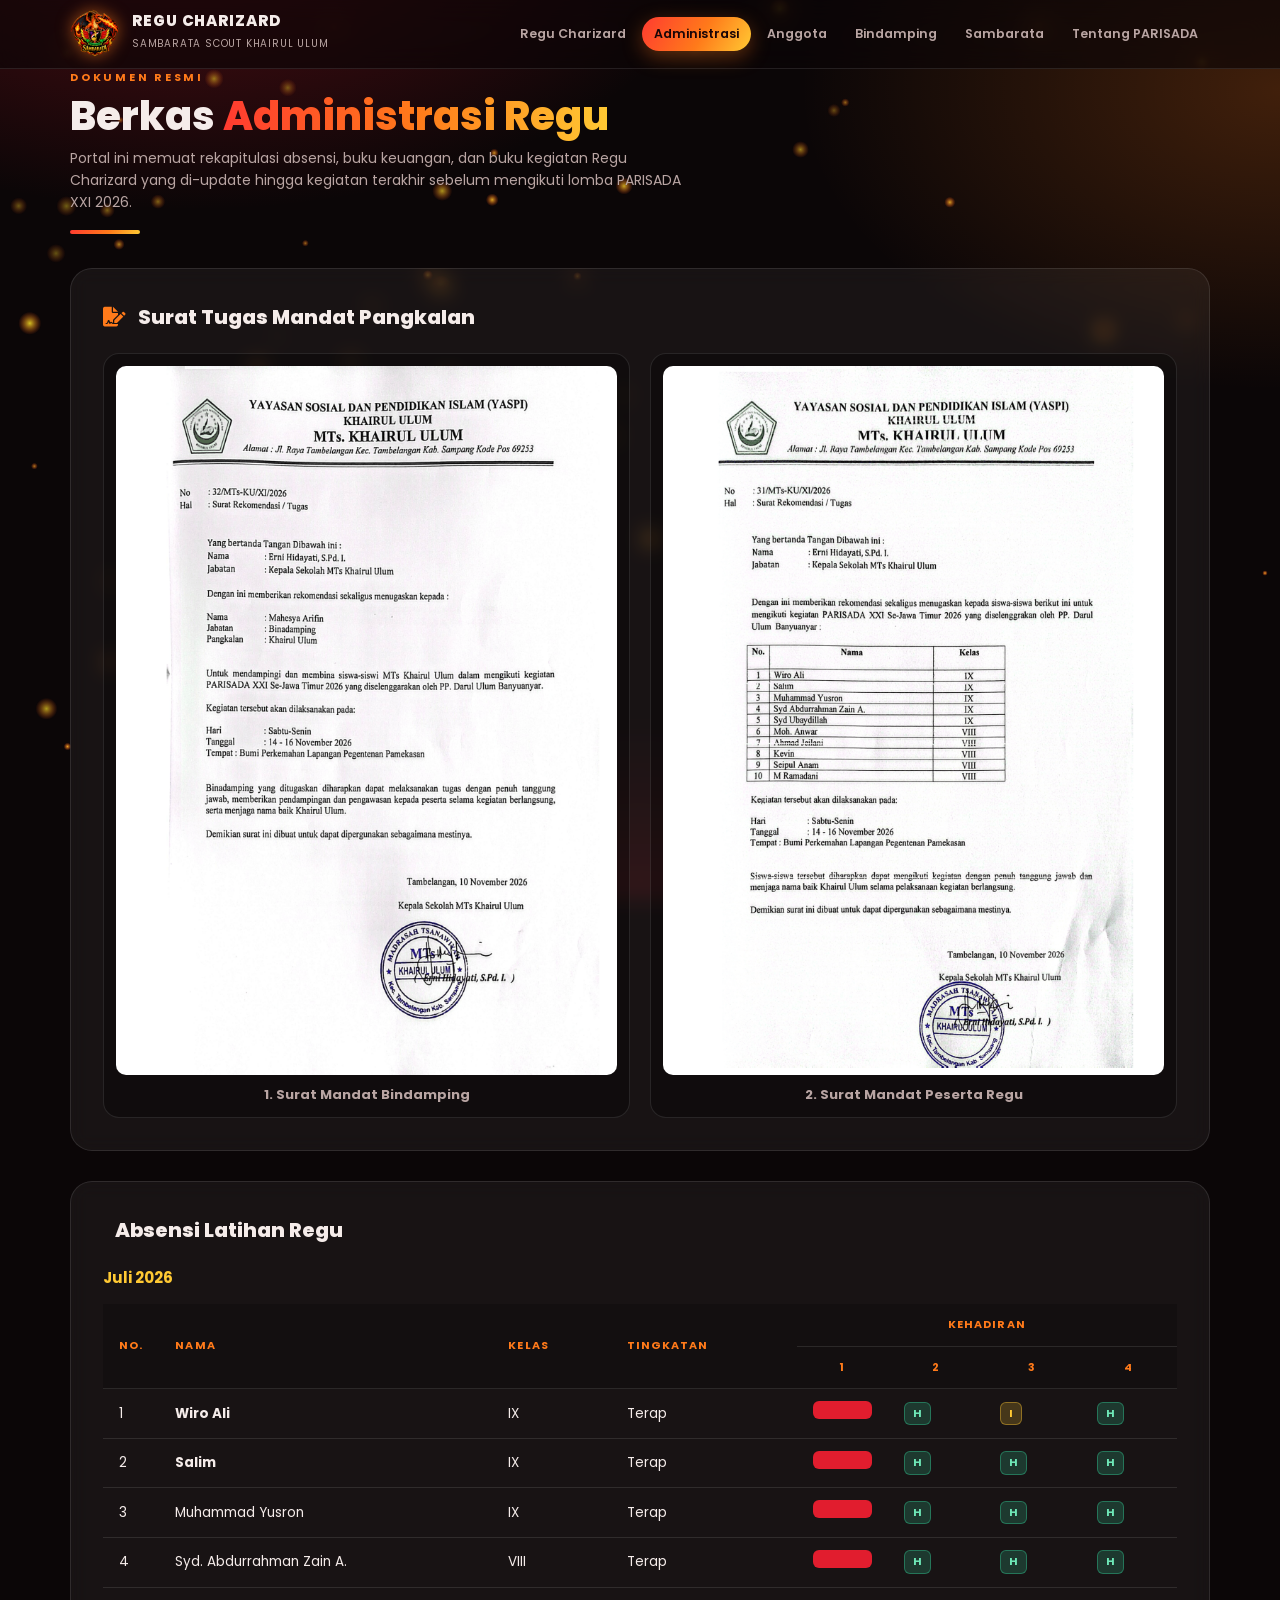
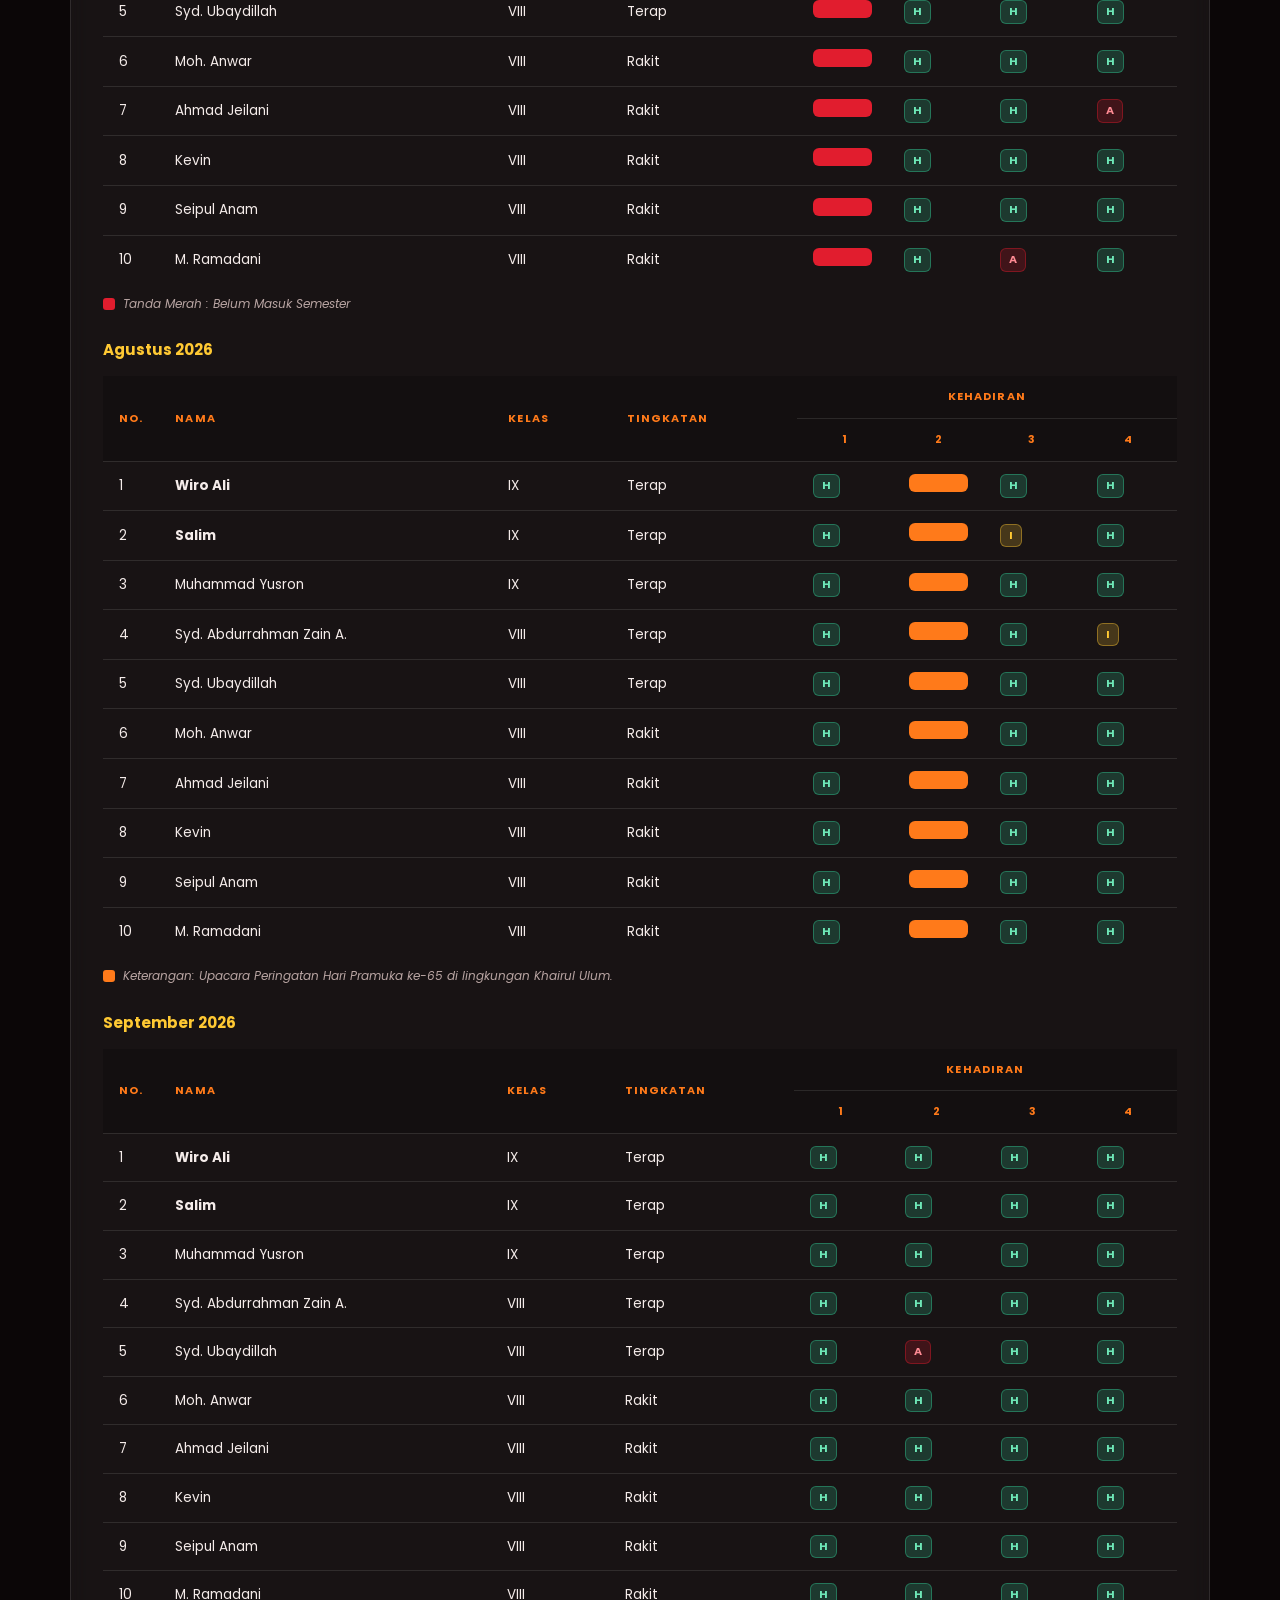
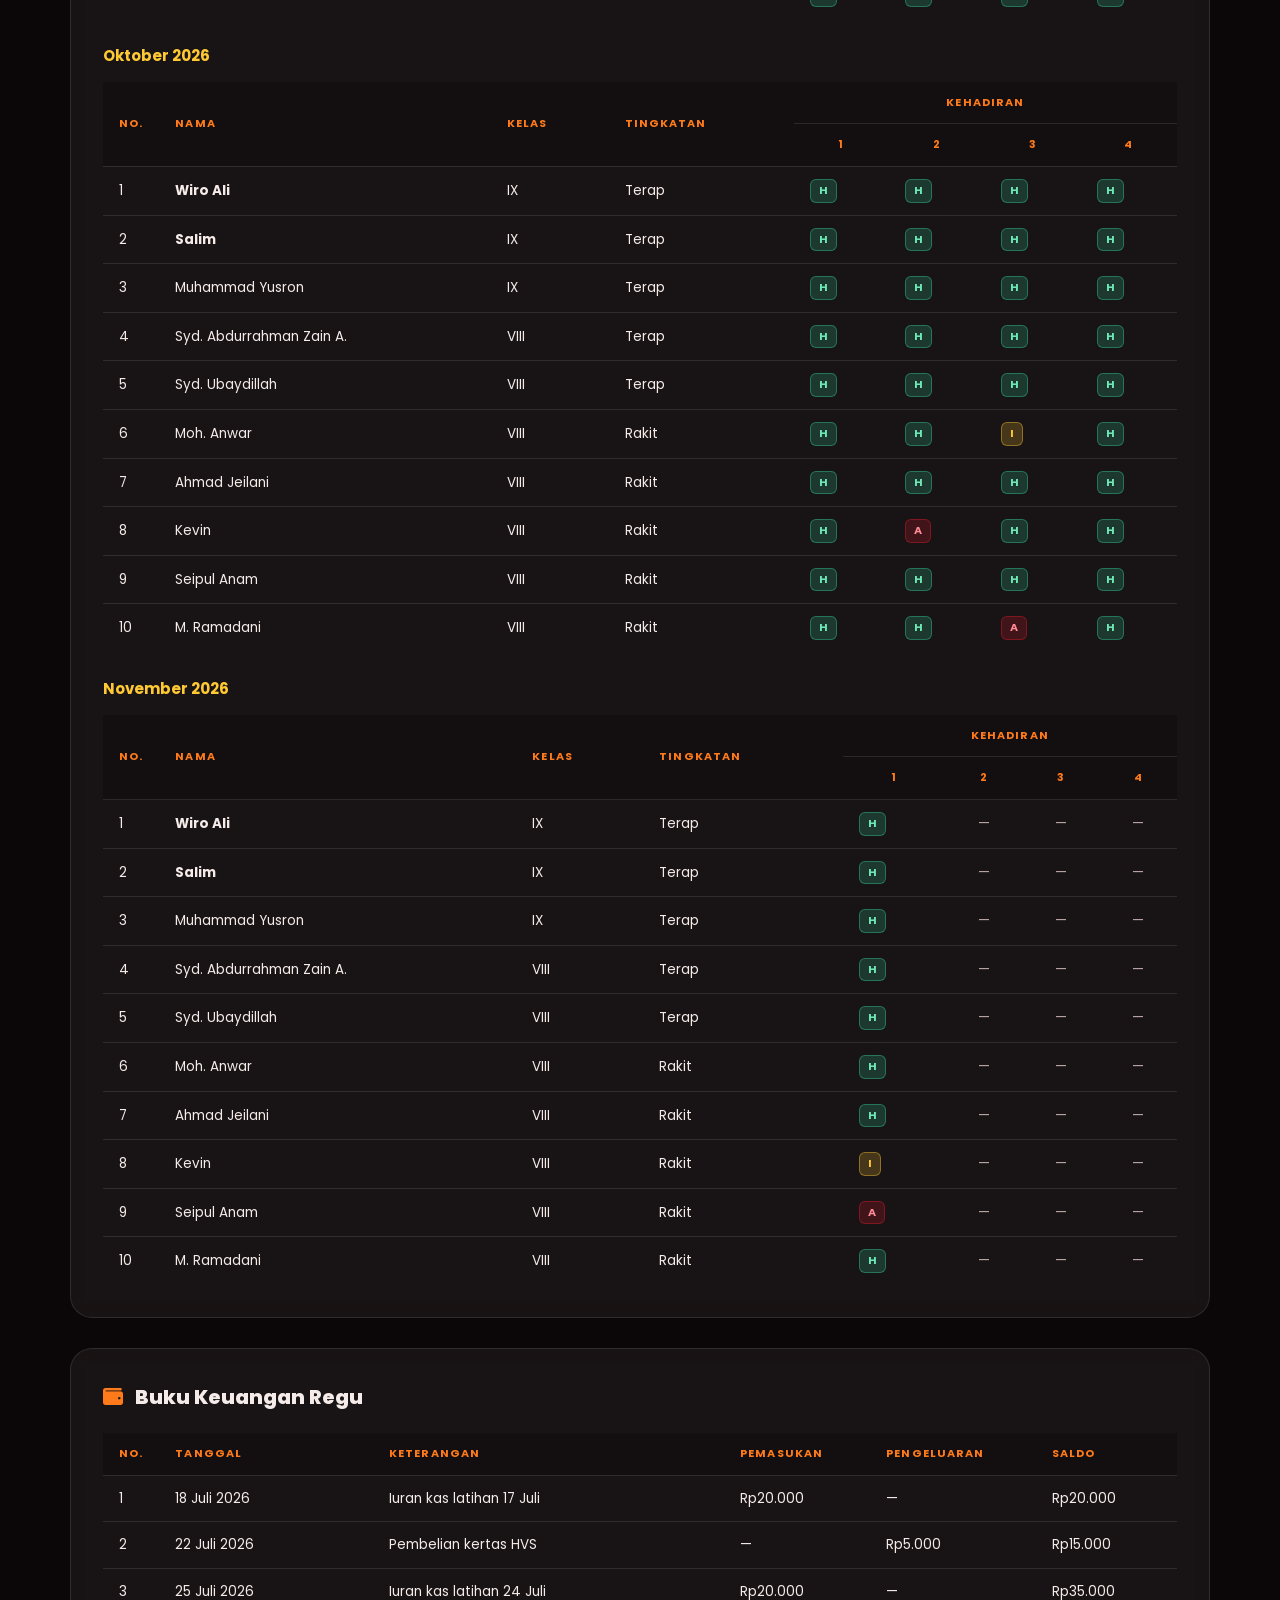
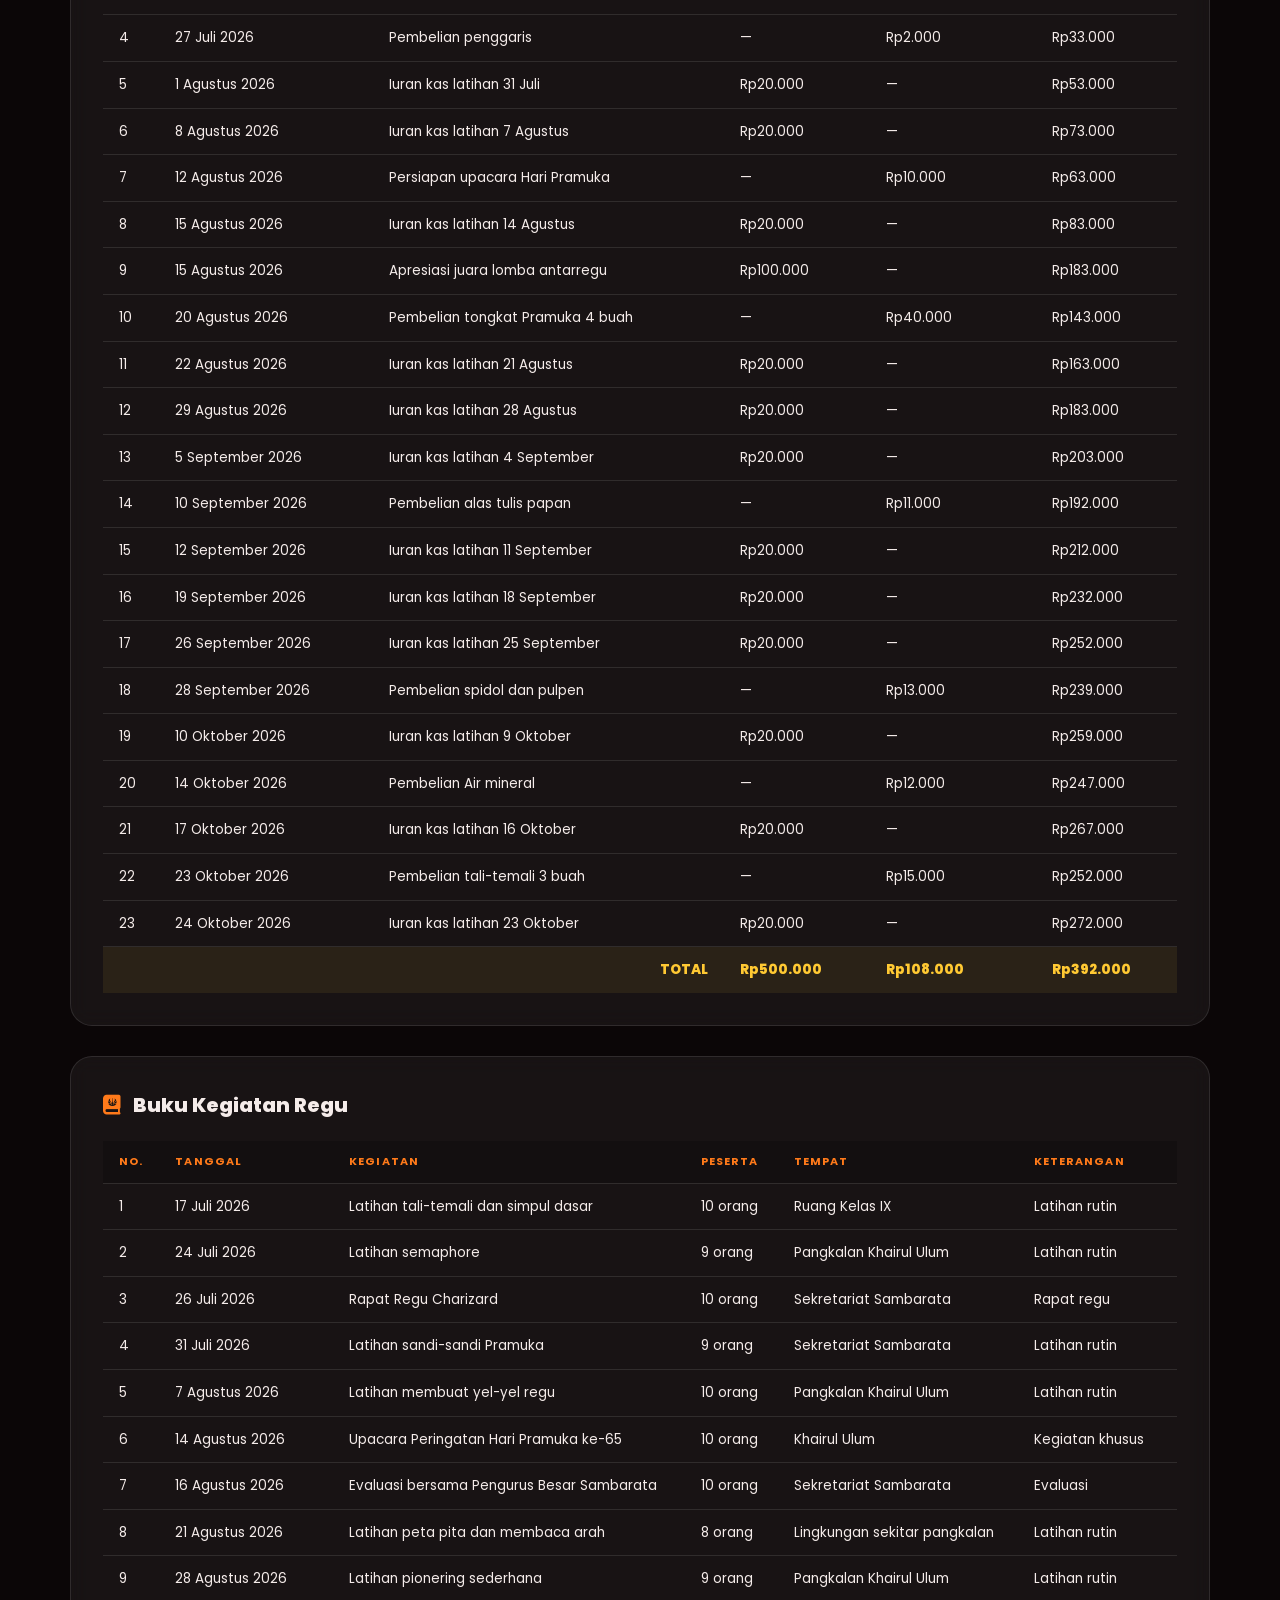
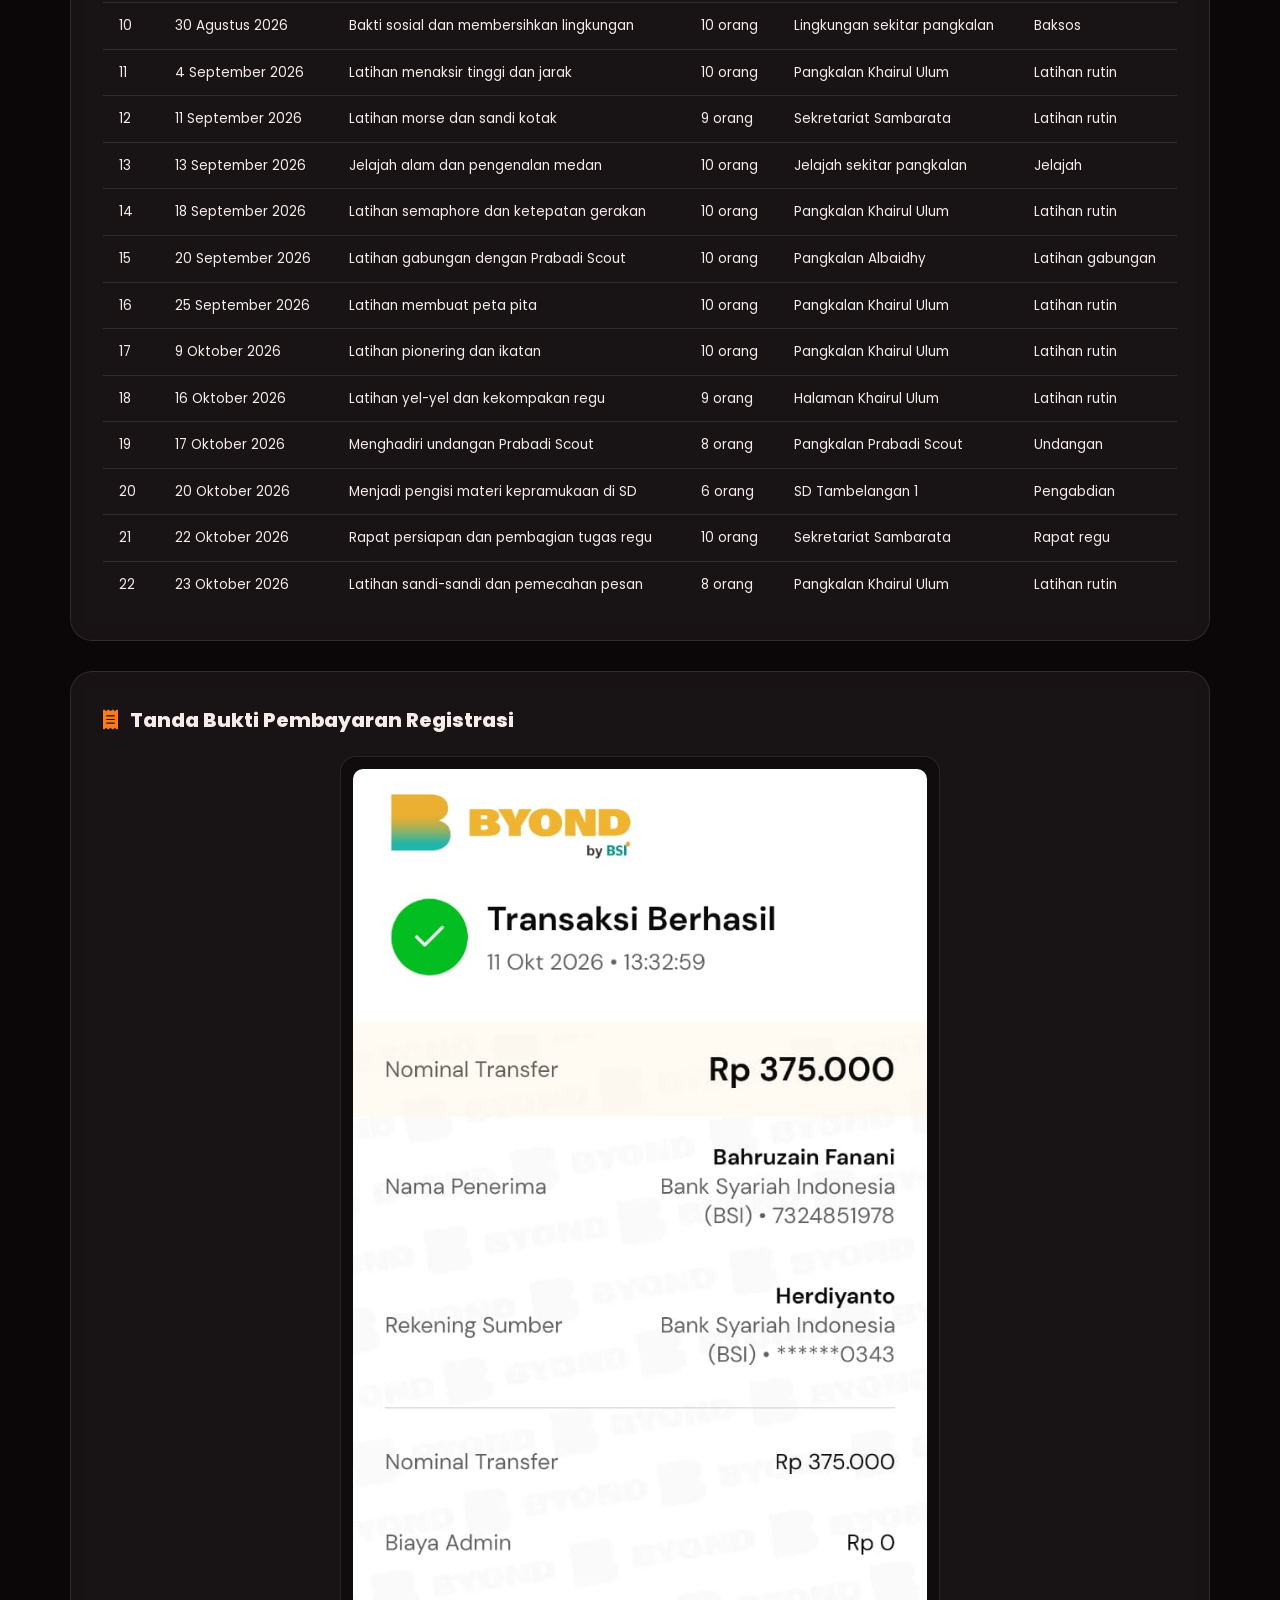
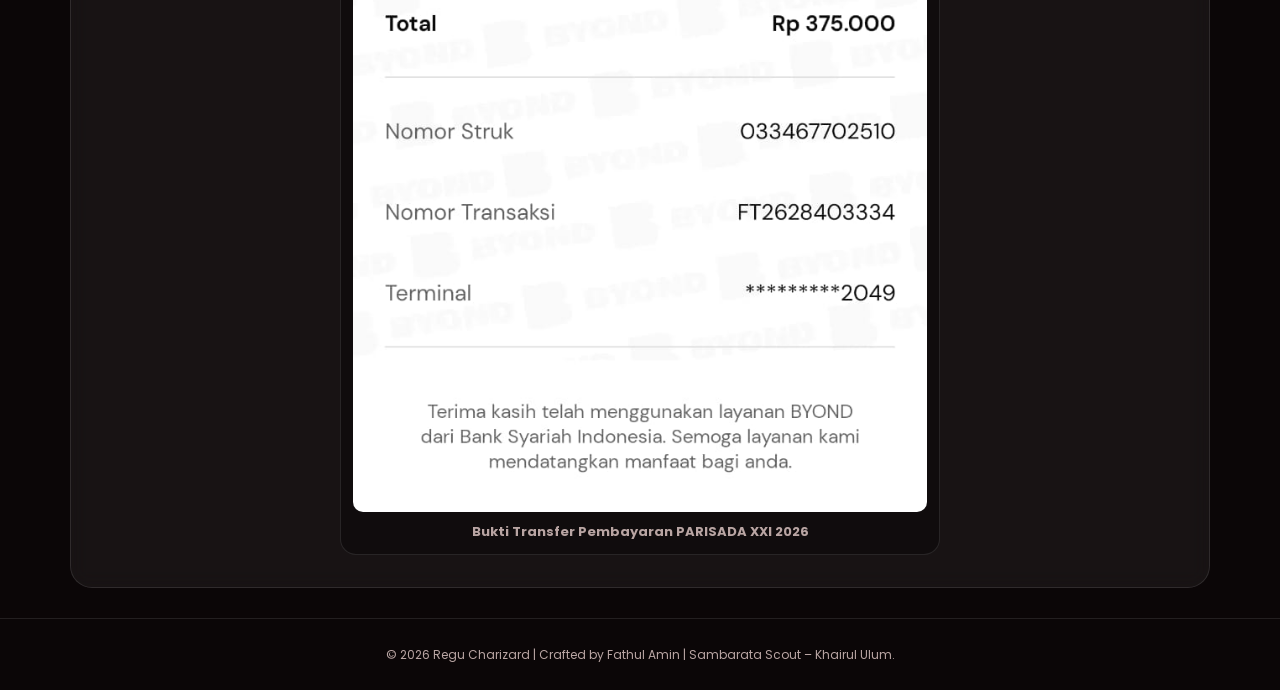
==== administrasi.html @ 821fcd84 "Update" ====
<!DOCTYPE html>
<html lang="id">
<head>
  <meta charset="UTF-8">
  <meta name="viewport" content="width=device-width, initial-scale=1.0">
  <title>Administrasi - Regu Charizard</title>
  <link rel="preconnect" href="https://fonts.googleapis.com">
  <link rel="preconnect" href="https://fonts.gstatic.com" crossorigin>
  <link href="https://fonts.googleapis.com/css2?family=Poppins:wght@400;500;600;700;800;900&display=swap" rel="stylesheet">
  <link href="https://cdnjs.cloudflare.com/ajax/libs/font-awesome/6.0.0/css/all.min.css" rel="stylesheet">
  <link rel="icon" type="image/png" href="assets/logo.png">
  <link rel="stylesheet" href="assets/style.css">
  <style>
    .admin-sec { padding: 32px; margin-bottom: 30px; }
    .admin-sec h3 { font-size: 20px; font-weight: 800; color: var(--text); margin-bottom: 20px; display: flex; align-items: center; gap: 12px; }
    .admin-sec h3 i { color: var(--orange); }

    /* Tabel & Scroll Layout */
    .table-scroll { width: 100%; overflow-x: auto; margin-top: 14px; }
    .regu-table { width: 100%; border-collapse: collapse; font-size: 13.5px; white-space: nowrap; }
    .regu-table th, .regu-table td { padding: 12px 16px; text-align: left; border-bottom: 1px solid var(--line); }
    .regu-table th { color: var(--orange); font-weight: 700; text-transform: uppercase; font-size: 11px; letter-spacing: 0.1em; background: rgba(0, 0, 0, 0.2); }
    .regu-table tr:last-child td { border-bottom: none; }
    .regu-table tr.total-row { font-weight: 800; color: var(--yellow); background: rgba(255, 201, 51, 0.08); }

    /* Badge Presensi */
    .badge-pres { display: inline-block; padding: 2px 8px; border-radius: 6px; font-weight: 700; font-size: 11px; text-align: center; }
    .badge-pres.h { background: rgba(52, 211, 153, 0.2); color: #6ee7b7; border: 1px solid rgba(52, 211, 153, 0.4); }
    .badge-pres.i { background: rgba(255, 201, 51, 0.2); color: var(--yellow); border: 1px solid rgba(255, 201, 51, 0.4); }
    .badge-pres.a { background: rgba(225, 29, 46, 0.2); color: #ff8b94; border: 1px solid rgba(225, 29, 46, 0.4); }
    .badge-pres.merah { background: #e11d2e; color: #fff; width: 100%; min-width: 24px; min-height: 18px; }
    .badge-pres.oranye { background: #ff7a1a; color: #fff; width: 100%; min-width: 24px; min-height: 18px; }
    
    .ket-note { font-size: 12px; color: var(--muted); margin-top: 10px; font-style: italic; display: flex; align-items: center; gap: 8px; }
    .ket-note span { display: inline-block; width: 12px; height: 12px; border-radius: 3px; }

    /* Frame Gambar Surat & Kuitansi */
    .grid-img { display: grid; grid-template-columns: repeat(auto-fit, minmax(280px, 1fr)); gap: 20px; margin-top: 15px; }
    .img-box { background: rgba(0,0,0,0.3); border: 1px solid var(--line); border-radius: 16px; padding: 12px; text-align: center; }
    .img-box img { width: 100%; height: auto; border-radius: 10px; object-fit: contain; display: block; }
    .img-box span { display: block; margin-top: 10px; font-size: 13px; font-weight: 700; color: var(--muted); }
  </style>
</head>
<body data-page="administrasi.html">
  <main class="wrap">
    <div class="sec-head reveal">
      <div class="eyebrow">Dokumen Resmi</div>
      <h2>Berkas <span class="grad-text">Administrasi Regu</span></h2>
      <p>Portal ini memuat rekapitulasi absensi, buku keuangan, dan buku kegiatan Regu Charizard yang di-update hingga kegiatan terakhir sebelum mengikuti lomba PARISADA XXI 2026.</p>
    </div>

    <!-- 1. SURAT TUGAS MANDAT -->
    <article class="glass admin-sec reveal" data-tilt="off">
      <h3><i class="fa-solid fa-file-signature"></i> Surat Tugas Mandat Pangkalan</h3>
      <div class="grid-img">
        <div class="img-box">
          <img src="assets/surat-bindamping.png" alt="Surat Mandat Bindamping" onerror="this.src='https://via.placeholder.com/600x850/1a0d0f/ff7a1a?text=Surat+Mandat+Bindamping'">
          <span>1. Surat Mandat Bindamping</span>
        </div>
        <div class="img-box">
          <img src="assets/surat-peserta.png" alt="Surat Mandat Peserta" onerror="this.src='https://via.placeholder.com/600x850/1a0d0f/ff7a1a?text=Surat+Mandat+Peserta'">
          <span>2. Surat Mandat Peserta Regu</span>
        </div>
      </div>
    </article>

    <!-- 2. ABSENSI REGU -->
    <article class="glass admin-sec reveal" data-tilt="off">
      <h3><i class="fa-solid fa-clipboard-user"></i> Absensi Latihan Regu</h3>
      
      <!-- Juli 2026 -->
      <h4 style="color:var(--yellow); margin-top:15px; font-size:15px;">Juli 2026</h4>
      <div class="table-scroll">
        <table class="regu-table">
          <thead>
            <tr>
              <th rowspan="2" style="width:40px;">No.</th>
              <th rowspan="2">Nama</th>
              <th rowspan="2">Kelas</th>
              <th rowspan="2">Tingkatan</th>
              <th colspan="4" style="text-align:center;">Kehadiran</th>
            </tr>
            <tr>
              <th style="text-align:center;">1</th>
              <th style="text-align:center;">2</th>
              <th style="text-align:center;">3</th>
              <th style="text-align:center;">4</th>
            </tr>
          </thead>
          <tbody>
            <tr><td>1</td><td><b>Wiro Ali</b></td><td>IX</td><td>Terap</td><td><span class="badge-pres merah"></span></td><td><span class="badge-pres h">H</span></td><td><span class="badge-pres i">I</span></td><td><span class="badge-pres h">H</span></td></tr>
            <tr><td>2</td><td><b>Salim</b></td><td>IX</td><td>Terap</td><td><span class="badge-pres merah"></span></td><td><span class="badge-pres h">H</span></td><td><span class="badge-pres h">H</span></td><td><span class="badge-pres h">H</span></td></tr>
            <tr><td>3</td><td>Muhammad Yusron</td><td>IX</td><td>Terap</td><td><span class="badge-pres merah"></span></td><td><span class="badge-pres h">H</span></td><td><span class="badge-pres h">H</span></td><td><span class="badge-pres h">H</span></td></tr>
            <tr><td>4</td><td>Syd. Abdurrahman Zain A.</td><td>VIII</td><td>Terap</td><td><span class="badge-pres merah"></span></td><td><span class="badge-pres h">H</span></td><td><span class="badge-pres h">H</span></td><td><span class="badge-pres h">H</span></td></tr>
            <tr><td>5</td><td>Syd. Ubaydillah</td><td>VIII</td><td>Terap</td><td><span class="badge-pres merah"></span></td><td><span class="badge-pres h">H</span></td><td><span class="badge-pres h">H</span></td><td><span class="badge-pres h">H</span></td></tr>
            <tr><td>6</td><td>Moh. Anwar</td><td>VIII</td><td>Rakit</td><td><span class="badge-pres merah"></span></td><td><span class="badge-pres h">H</span></td><td><span class="badge-pres h">H</span></td><td><span class="badge-pres h">H</span></td></tr>
            <tr><td>7</td><td>Ahmad Jeilani</td><td>VIII</td><td>Rakit</td><td><span class="badge-pres merah"></span></td><td><span class="badge-pres h">H</span></td><td><span class="badge-pres h">H</span></td><td><span class="badge-pres a">A</span></td></tr>
            <tr><td>8</td><td>Kevin</td><td>VIII</td><td>Rakit</td><td><span class="badge-pres merah"></span></td><td><span class="badge-pres h">H</span></td><td><span class="badge-pres h">H</span></td><td><span class="badge-pres h">H</span></td></tr>
            <tr><td>9</td><td>Seipul Anam</td><td>VIII</td><td>Rakit</td><td><span class="badge-pres merah"></span></td><td><span class="badge-pres h">H</span></td><td><span class="badge-pres h">H</span></td><td><span class="badge-pres h">H</span></td></tr>
            <tr><td>10</td><td>M. Ramadani</td><td>VIII</td><td>Rakit</td><td><span class="badge-pres merah"></span></td><td><span class="badge-pres h">H</span></td><td><span class="badge-pres a">A</span></td><td><span class="badge-pres h">H</span></td></tr>
          </tbody>
        </table>
      </div>
      <p class="ket-note"><span style="background:#e11d2e;"></span> Tanda Merah : Belum Masuk Semester</p>

      <!-- Agustus 2026 -->
      <h4 style="color:var(--yellow); margin-top:25px; font-size:15px;">Agustus 2026</h4>
      <div class="table-scroll">
        <table class="regu-table">
          <thead>
            <tr>
              <th rowspan="2" style="width:40px;">No.</th>
              <th rowspan="2">Nama</th>
              <th rowspan="2">Kelas</th>
              <th rowspan="2">Tingkatan</th>
              <th colspan="4" style="text-align:center;">Kehadiran</th>
            </tr>
            <tr>
              <th style="text-align:center;">1</th>
              <th style="text-align:center;">2</th>
              <th style="text-align:center;">3</th>
              <th style="text-align:center;">4</th>
            </tr>
          </thead>
          <tbody>
            <tr><td>1</td><td><b>Wiro Ali</b></td><td>IX</td><td>Terap</td><td><span class="badge-pres h">H</span></td><td><span class="badge-pres oranye"></span></td><td><span class="badge-pres h">H</span></td><td><span class="badge-pres h">H</span></td></tr>
            <tr><td>2</td><td><b>Salim</b></td><td>IX</td><td>Terap</td><td><span class="badge-pres h">H</span></td><td><span class="badge-pres oranye"></span></td><td><span class="badge-pres i">I</span></td><td><span class="badge-pres h">H</span></td></tr>
            <tr><td>3</td><td>Muhammad Yusron</td><td>IX</td><td>Terap</td><td><span class="badge-pres h">H</span></td><td><span class="badge-pres oranye"></span></td><td><span class="badge-pres h">H</span></td><td><span class="badge-pres h">H</span></td></tr>
            <tr><td>4</td><td>Syd. Abdurrahman Zain A.</td><td>VIII</td><td>Terap</td><td><span class="badge-pres h">H</span></td><td><span class="badge-pres oranye"></span></td><td><span class="badge-pres h">H</span></td><td><span class="badge-pres i">I</span></td></tr>
            <tr><td>5</td><td>Syd. Ubaydillah</td><td>VIII</td><td>Terap</td><td><span class="badge-pres h">H</span></td><td><span class="badge-pres oranye"></span></td><td><span class="badge-pres h">H</span></td><td><span class="badge-pres h">H</span></td></tr>
            <tr><td>6</td><td>Moh. Anwar</td><td>VIII</td><td>Rakit</td><td><span class="badge-pres h">H</span></td><td><span class="badge-pres oranye"></span></td><td><span class="badge-pres h">H</span></td><td><span class="badge-pres h">H</span></td></tr>
            <tr><td>7</td><td>Ahmad Jeilani</td><td>VIII</td><td>Rakit</td><td><span class="badge-pres h">H</span></td><td><span class="badge-pres oranye"></span></td><td><span class="badge-pres h">H</span></td><td><span class="badge-pres h">H</span></td></tr>
            <tr><td>8</td><td>Kevin</td><td>VIII</td><td>Rakit</td><td><span class="badge-pres h">H</span></td><td><span class="badge-pres oranye"></span></td><td><span class="badge-pres h">H</span></td><td><span class="badge-pres h">H</span></td></tr>
            <tr><td>9</td><td>Seipul Anam</td><td>VIII</td><td>Rakit</td><td><span class="badge-pres h">H</span></td><td><span class="badge-pres oranye"></span></td><td><span class="badge-pres h">H</span></td><td><span class="badge-pres h">H</span></td></tr>
            <tr><td>10</td><td>M. Ramadani</td><td>VIII</td><td>Rakit</td><td><span class="badge-pres h">H</span></td><td><span class="badge-pres oranye"></span></td><td><span class="badge-pres h">H</span></td><td><span class="badge-pres h">H</span></td></tr>
          </tbody>
        </table>
      </div>
      <p class="ket-note"><span style="background:#ff7a1a;"></span> Keterangan: Upacara Peringatan Hari Pramuka ke-65 di lingkungan Khairul Ulum.</p>

      <!-- September 2026 -->
      <h4 style="color:var(--yellow); margin-top:25px; font-size:15px;">September 2026</h4>
      <div class="table-scroll">
        <table class="regu-table">
          <thead>
            <tr>
              <th rowspan="2" style="width:40px;">No.</th>
              <th rowspan="2">Nama</th>
              <th rowspan="2">Kelas</th>
              <th rowspan="2">Tingkatan</th>
              <th colspan="4" style="text-align:center;">Kehadiran</th>
            </tr>
            <tr>
              <th style="text-align:center;">1</th>
              <th style="text-align:center;">2</th>
              <th style="text-align:center;">3</th>
              <th style="text-align:center;">4</th>
            </tr>
          </thead>
          <tbody>
            <tr><td>1</td><td><b>Wiro Ali</b></td><td>IX</td><td>Terap</td><td><span class="badge-pres h">H</span></td><td><span class="badge-pres h">H</span></td><td><span class="badge-pres h">H</span></td><td><span class="badge-pres h">H</span></td></tr>
            <tr><td>2</td><td><b>Salim</b></td><td>IX</td><td>Terap</td><td><span class="badge-pres h">H</span></td><td><span class="badge-pres h">H</span></td><td><span class="badge-pres h">H</span></td><td><span class="badge-pres h">H</span></td></tr>
            <tr><td>3</td><td>Muhammad Yusron</td><td>IX</td><td>Terap</td><td><span class="badge-pres h">H</span></td><td><span class="badge-pres h">H</span></td><td><span class="badge-pres h">H</span></td><td><span class="badge-pres h">H</span></td></tr>
            <tr><td>4</td><td>Syd. Abdurrahman Zain A.</td><td>VIII</td><td>Terap</td><td><span class="badge-pres h">H</span></td><td><span class="badge-pres h">H</span></td><td><span class="badge-pres h">H</span></td><td><span class="badge-pres h">H</span></td></tr>
            <tr><td>5</td><td>Syd. Ubaydillah</td><td>VIII</td><td>Terap</td><td><span class="badge-pres h">H</span></td><td><span class="badge-pres a">A</span></td><td><span class="badge-pres h">H</span></td><td><span class="badge-pres h">H</span></td></tr>
            <tr><td>6</td><td>Moh. Anwar</td><td>VIII</td><td>Rakit</td><td><span class="badge-pres h">H</span></td><td><span class="badge-pres h">H</span></td><td><span class="badge-pres h">H</span></td><td><span class="badge-pres h">H</span></td></tr>
            <tr><td>7</td><td>Ahmad Jeilani</td><td>VIII</td><td>Rakit</td><td><span class="badge-pres h">H</span></td><td><span class="badge-pres h">H</span></td><td><span class="badge-pres h">H</span></td><td><span class="badge-pres h">H</span></td></tr>
            <tr><td>8</td><td>Kevin</td><td>VIII</td><td>Rakit</td><td><span class="badge-pres h">H</span></td><td><span class="badge-pres h">H</span></td><td><span class="badge-pres h">H</span></td><td><span class="badge-pres h">H</span></td></tr>
            <tr><td>9</td><td>Seipul Anam</td><td>VIII</td><td>Rakit</td><td><span class="badge-pres h">H</span></td><td><span class="badge-pres h">H</span></td><td><span class="badge-pres h">H</span></td><td><span class="badge-pres h">H</span></td></tr>
            <tr><td>10</td><td>M. Ramadani</td><td>VIII</td><td>Rakit</td><td><span class="badge-pres h">H</span></td><td><span class="badge-pres h">H</span></td><td><span class="badge-pres h">H</span></td><td><span class="badge-pres h">H</span></td></tr>
          </tbody>
        </table>
      </div>

      <!-- Oktober 2026 -->
      <h4 style="color:var(--yellow); margin-top:25px; font-size:15px;">Oktober 2026</h4>
      <div class="table-scroll">
        <table class="regu-table">
          <thead>
            <tr>
              <th rowspan="2" style="width:40px;">No.</th>
              <th rowspan="2">Nama</th>
              <th rowspan="2">Kelas</th>
              <th rowspan="2">Tingkatan</th>
              <th colspan="4" style="text-align:center;">Kehadiran</th>
            </tr>
            <tr>
              <th style="text-align:center;">1</th>
              <th style="text-align:center;">2</th>
              <th style="text-align:center;">3</th>
              <th style="text-align:center;">4</th>
            </tr>
          </thead>
          <tbody>
            <tr><td>1</td><td><b>Wiro Ali</b></td><td>IX</td><td>Terap</td><td><span class="badge-pres h">H</span></td><td><span class="badge-pres h">H</span></td><td><span class="badge-pres h">H</span></td><td><span class="badge-pres h">H</span></td></tr>
            <tr><td>2</td><td><b>Salim</b></td><td>IX</td><td>Terap</td><td><span class="badge-pres h">H</span></td><td><span class="badge-pres h">H</span></td><td><span class="badge-pres h">H</span></td><td><span class="badge-pres h">H</span></td></tr>
            <tr><td>3</td><td>Muhammad Yusron</td><td>IX</td><td>Terap</td><td><span class="badge-pres h">H</span></td><td><span class="badge-pres h">H</span></td><td><span class="badge-pres h">H</span></td><td><span class="badge-pres h">H</span></td></tr>
            <tr><td>4</td><td>Syd. Abdurrahman Zain A.</td><td>VIII</td><td>Terap</td><td><span class="badge-pres h">H</span></td><td><span class="badge-pres h">H</span></td><td><span class="badge-pres h">H</span></td><td><span class="badge-pres h">H</span></td></tr>
            <tr><td>5</td><td>Syd. Ubaydillah</td><td>VIII</td><td>Terap</td><td><span class="badge-pres h">H</span></td><td><span class="badge-pres h">H</span></td><td><span class="badge-pres h">H</span></td><td><span class="badge-pres h">H</span></td></tr>
            <tr><td>6</td><td>Moh. Anwar</td><td>VIII</td><td>Rakit</td><td><span class="badge-pres h">H</span></td><td><span class="badge-pres h">H</span></td><td><span class="badge-pres i">I</span></td><td><span class="badge-pres h">H</span></td></tr>
            <tr><td>7</td><td>Ahmad Jeilani</td><td>VIII</td><td>Rakit</td><td><span class="badge-pres h">H</span></td><td><span class="badge-pres h">H</span></td><td><span class="badge-pres h">H</span></td><td><span class="badge-pres h">H</span></td></tr>
            <tr><td>8</td><td>Kevin</td><td>VIII</td><td>Rakit</td><td><span class="badge-pres h">H</span></td><td><span class="badge-pres a">A</span></td><td><span class="badge-pres h">H</span></td><td><span class="badge-pres h">H</span></td></tr>
            <tr><td>9</td><td>Seipul Anam</td><td>VIII</td><td>Rakit</td><td><span class="badge-pres h">H</span></td><td><span class="badge-pres h">H</span></td><td><span class="badge-pres h">H</span></td><td><span class="badge-pres h">H</span></td></tr>
            <tr><td>10</td><td>M. Ramadani</td><td>VIII</td><td>Rakit</td><td><span class="badge-pres h">H</span></td><td><span class="badge-pres h">H</span></td><td><span class="badge-pres a">A</span></td><td><span class="badge-pres h">H</span></td></tr>
          </tbody>
        </table>
      </div>

      <!-- November 2026 -->
      <h4 style="color:var(--yellow); margin-top:25px; font-size:15px;">November 2026</h4>
      <div class="table-scroll">
        <table class="regu-table">
          <thead>
            <tr>
              <th rowspan="2" style="width:40px;">No.</th>
              <th rowspan="2">Nama</th>
              <th rowspan="2">Kelas</th>
              <th rowspan="2">Tingkatan</th>
              <th colspan="4" style="text-align:center;">Kehadiran</th>
            </tr>
            <tr>
              <th style="text-align:center;">1</th>
              <th style="text-align:center;">2</th>
              <th style="text-align:center;">3</th>
              <th style="text-align:center;">4</th>
            </tr>
          </thead>
          <tbody>
            <tr><td>1</td><td><b>Wiro Ali</b></td><td>IX</td><td>Terap</td><td><span class="badge-pres h">H</span></td><td style="text-align:center; color:var(--muted);">—</td><td style="text-align:center; color:var(--muted);">—</td><td style="text-align:center; color:var(--muted);">—</td></tr>
            <tr><td>2</td><td><b>Salim</b></td><td>IX</td><td>Terap</td><td><span class="badge-pres h">H</span></td><td style="text-align:center; color:var(--muted);">—</td><td style="text-align:center; color:var(--muted);">—</td><td style="text-align:center; color:var(--muted);">—</td></tr>
            <tr><td>3</td><td>Muhammad Yusron</td><td>IX</td><td>Terap</td><td><span class="badge-pres h">H</span></td><td style="text-align:center; color:var(--muted);">—</td><td style="text-align:center; color:var(--muted);">—</td><td style="text-align:center; color:var(--muted);">—</td></tr>
            <tr><td>4</td><td>Syd. Abdurrahman Zain A.</td><td>VIII</td><td>Terap</td><td><span class="badge-pres h">H</span></td><td style="text-align:center; color:var(--muted);">—</td><td style="text-align:center; color:var(--muted);">—</td><td style="text-align:center; color:var(--muted);">—</td></tr>
            <tr><td>5</td><td>Syd. Ubaydillah</td><td>VIII</td><td>Terap</td><td><span class="badge-pres h">H</span></td><td style="text-align:center; color:var(--muted);">—</td><td style="text-align:center; color:var(--muted);">—</td><td style="text-align:center; color:var(--muted);">—</td></tr>
            <tr><td>6</td><td>Moh. Anwar</td><td>VIII</td><td>Rakit</td><td><span class="badge-pres h">H</span></td><td style="text-align:center; color:var(--muted);">—</td><td style="text-align:center; color:var(--muted);">—</td><td style="text-align:center; color:var(--muted);">—</td></tr>
            <tr><td>7</td><td>Ahmad Jeilani</td><td>VIII</td><td>Rakit</td><td><span class="badge-pres h">H</span></td><td style="text-align:center; color:var(--muted);">—</td><td style="text-align:center; color:var(--muted);">—</td><td style="text-align:center; color:var(--muted);">—</td></tr>
            <tr><td>8</td><td>Kevin</td><td>VIII</td><td>Rakit</td><td><span class="badge-pres i">I</span></td><td style="text-align:center; color:var(--muted);">—</td><td style="text-align:center; color:var(--muted);">—</td><td style="text-align:center; color:var(--muted);">—</td></tr>
            <tr><td>9</td><td>Seipul Anam</td><td>VIII</td><td>Rakit</td><td><span class="badge-pres a">A</span></td><td style="text-align:center; color:var(--muted);">—</td><td style="text-align:center; color:var(--muted);">—</td><td style="text-align:center; color:var(--muted);">—</td></tr>
            <tr><td>10</td><td>M. Ramadani</td><td>VIII</td><td>Rakit</td><td><span class="badge-pres h">H</span></td><td style="text-align:center; color:var(--muted);">—</td><td style="text-align:center; color:var(--muted);">—</td><td style="text-align:center; color:var(--muted);">—</td></tr>
          </tbody>
        </table>
      </div>
    </article>

    <!-- 3. BUKU KEUANGAN REGU -->
    <article class="glass admin-sec reveal" data-tilt="off">
      <h3><i class="fa-solid fa-wallet"></i> Buku Keuangan Regu</h3>
      <div class="table-scroll">
        <table class="regu-table">
          <thead>
            <tr>
              <th style="width:40px;">No.</th>
              <th>Tanggal</th>
              <th>Keterangan</th>
              <th>Pemasukan</th>
              <th>Pengeluaran</th>
              <th>Saldo</th>
            </tr>
          </thead>
          <tbody>
            <tr><td>1</td><td>18 Juli 2026</td><td>Iuran kas latihan 17 Juli</td><td>Rp20.000</td><td>—</td><td>Rp20.000</td></tr>
            <tr><td>2</td><td>22 Juli 2026</td><td>Pembelian kertas HVS</td><td>—</td><td>Rp5.000</td><td>Rp15.000</td></tr>
            <tr><td>3</td><td>25 Juli 2026</td><td>Iuran kas latihan 24 Juli</td><td>Rp20.000</td><td>—</td><td>Rp35.000</td></tr>
            <tr><td>4</td><td>27 Juli 2026</td><td>Pembelian penggaris</td><td>—</td><td>Rp2.000</td><td>Rp33.000</td></tr>
            <tr><td>5</td><td>1 Agustus 2026</td><td>Iuran kas latihan 31 Juli</td><td>Rp20.000</td><td>—</td><td>Rp53.000</td></tr>
            <tr><td>6</td><td>8 Agustus 2026</td><td>Iuran kas latihan 7 Agustus</td><td>Rp20.000</td><td>—</td><td>Rp73.000</td></tr>
            <tr><td>7</td><td>12 Agustus 2026</td><td>Persiapan upacara Hari Pramuka</td><td>—</td><td>Rp10.000</td><td>Rp63.000</td></tr>
            <tr><td>8</td><td>15 Agustus 2026</td><td>Iuran kas latihan 14 Agustus</td><td>Rp20.000</td><td>—</td><td>Rp83.000</td></tr>
            <tr><td>9</td><td>15 Agustus 2026</td><td>Apresiasi juara lomba antarregu</td><td>Rp100.000</td><td>—</td><td>Rp183.000</td></tr>
            <tr><td>10</td><td>20 Agustus 2026</td><td>Pembelian tongkat Pramuka 4 buah</td><td>—</td><td>Rp40.000</td><td>Rp143.000</td></tr>
            <tr><td>11</td><td>22 Agustus 2026</td><td>Iuran kas latihan 21 Agustus</td><td>Rp20.000</td><td>—</td><td>Rp163.000</td></tr>
            <tr><td>12</td><td>29 Agustus 2026</td><td>Iuran kas latihan 28 Agustus</td><td>Rp20.000</td><td>—</td><td>Rp183.000</td></tr>
            <tr><td>13</td><td>5 September 2026</td><td>Iuran kas latihan 4 September</td><td>Rp20.000</td><td>—</td><td>Rp203.000</td></tr>
            <tr><td>14</td><td>10 September 2026</td><td>Pembelian alas tulis papan</td><td>—</td><td>Rp11.000</td><td>Rp192.000</td></tr>
            <tr><td>15</td><td>12 September 2026</td><td>Iuran kas latihan 11 September</td><td>Rp20.000</td><td>—</td><td>Rp212.000</td></tr>
            <tr><td>16</td><td>19 September 2026</td><td>Iuran kas latihan 18 September</td><td>Rp20.000</td><td>—</td><td>Rp232.000</td></tr>
            <tr><td>17</td><td>26 September 2026</td><td>Iuran kas latihan 25 September</td><td>Rp20.000</td><td>—</td><td>Rp252.000</td></tr>
            <tr><td>18</td><td>28 September 2026</td><td>Pembelian spidol dan pulpen</td><td>—</td><td>Rp13.000</td><td>Rp239.000</td></tr>
            <tr><td>19</td><td>10 Oktober 2026</td><td>Iuran kas latihan 9 Oktober</td><td>Rp20.000</td><td>—</td><td>Rp259.000</td></tr>
            <tr><td>20</td><td>14 Oktober 2026</td><td>Pembelian Air mineral</td><td>—</td><td>Rp12.000</td><td>Rp247.000</td></tr>
            <tr><td>21</td><td>17 Oktober 2026</td><td>Iuran kas latihan 16 Oktober</td><td>Rp20.000</td><td>—</td><td>Rp267.000</td></tr>
            <tr><td>22</td><td>23 Oktober 2026</td><td>Pembelian tali-temali 3 buah</td><td>—</td><td>Rp15.000</td><td>Rp252.000</td></tr>
            <tr><td>23</td><td>24 Oktober 2026</td><td>Iuran kas latihan 23 Oktober</td><td>Rp20.000</td><td>—</td><td>Rp272.000</td></tr>
            <tr class="total-row">
              <td colspan="3" style="text-align:right;">TOTAL</td>
              <td>Rp500.000</td>
              <td>Rp108.000</td>
              <td>Rp392.000</td>
            </tr>
          </tbody>
        </table>
      </div>
    </article>

    <!-- 4. BUKU KEGIATAN REGU -->
    <article class="glass admin-sec reveal" data-tilt="off">
      <h3><i class="fa-solid fa-book-journal-whills"></i> Buku Kegiatan Regu</h3>
      <div class="table-scroll">
        <table class="regu-table">
          <thead>
            <tr>
              <th style="width:40px;">No.</th>
              <th>Tanggal</th>
              <th>Kegiatan</th>
              <th>Peserta</th>
              <th>Tempat</th>
              <th>Keterangan</th>
            </tr>
          </thead>
          <tbody>
            <tr><td>1</td><td>17 Juli 2026</td><td>Latihan tali-temali dan simpul dasar</td><td>10 orang</td><td>Ruang Kelas IX</td><td>Latihan rutin</td></tr>
            <tr><td>2</td><td>24 Juli 2026</td><td>Latihan semaphore</td><td>9 orang</td><td>Pangkalan Khairul Ulum</td><td>Latihan rutin</td></tr>
            <tr><td>3</td><td>26 Juli 2026</td><td>Rapat Regu Charizard</td><td>10 orang</td><td>Sekretariat Sambarata</td><td>Rapat regu</td></tr>
            <tr><td>4</td><td>31 Juli 2026</td><td>Latihan sandi-sandi Pramuka</td><td>9 orang</td><td>Sekretariat Sambarata</td><td>Latihan rutin</td></tr>
            <tr><td>5</td><td>7 Agustus 2026</td><td>Latihan membuat yel-yel regu</td><td>10 orang</td><td>Pangkalan Khairul Ulum</td><td>Latihan rutin</td></tr>
            <tr><td>6</td><td>14 Agustus 2026</td><td>Upacara Peringatan Hari Pramuka ke-65</td><td>10 orang</td><td>Khairul Ulum</td><td>Kegiatan khusus</td></tr>
            <tr><td>7</td><td>16 Agustus 2026</td><td>Evaluasi bersama Pengurus Besar Sambarata</td><td>10 orang</td><td>Sekretariat Sambarata</td><td>Evaluasi</td></tr>
            <tr><td>8</td><td>21 Agustus 2026</td><td>Latihan peta pita dan membaca arah</td><td>8 orang</td><td>Lingkungan sekitar pangkalan</td><td>Latihan rutin</td></tr>
            <tr><td>9</td><td>28 Agustus 2026</td><td>Latihan pionering sederhana</td><td>9 orang</td><td>Pangkalan Khairul Ulum</td><td>Latihan rutin</td></tr>
            <tr><td>10</td><td>30 Agustus 2026</td><td>Bakti sosial dan membersihkan lingkungan</td><td>10 orang</td><td>Lingkungan sekitar pangkalan</td><td>Baksos</td></tr>
            <tr><td>11</td><td>4 September 2026</td><td>Latihan menaksir tinggi dan jarak</td><td>10 orang</td><td>Pangkalan Khairul Ulum</td><td>Latihan rutin</td></tr>
            <tr><td>12</td><td>11 September 2026</td><td>Latihan morse dan sandi kotak</td><td>9 orang</td><td>Sekretariat Sambarata</td><td>Latihan rutin</td></tr>
            <tr><td>13</td><td>13 September 2026</td><td>Jelajah alam dan pengenalan medan</td><td>10 orang</td><td>Jelajah sekitar pangkalan</td><td>Jelajah</td></tr>
            <tr><td>14</td><td>18 September 2026</td><td>Latihan semaphore dan ketepatan gerakan</td><td>10 orang</td><td>Pangkalan Khairul Ulum</td><td>Latihan rutin</td></tr>
            <tr><td>15</td><td>20 September 2026</td><td>Latihan gabungan dengan Prabadi Scout</td><td>10 orang</td><td>Pangkalan Albaidhy</td><td>Latihan gabungan</td></tr>
            <tr><td>16</td><td>25 September 2026</td><td>Latihan membuat peta pita</td><td>10 orang</td><td>Pangkalan Khairul Ulum</td><td>Latihan rutin</td></tr>
            <tr><td>17</td><td>9 Oktober 2026</td><td>Latihan pionering dan ikatan</td><td>10 orang</td><td>Pangkalan Khairul Ulum</td><td>Latihan rutin</td></tr>
            <tr><td>18</td><td>16 Oktober 2026</td><td>Latihan yel-yel dan kekompakan regu</td><td>9 orang</td><td>Halaman Khairul Ulum</td><td>Latihan rutin</td></tr>
            <tr><td>19</td><td>17 Oktober 2026</td><td>Menghadiri undangan Prabadi Scout</td><td>8 orang</td><td>Pangkalan Prabadi Scout</td><td>Undangan</td></tr>
            <tr><td>20</td><td>20 Oktober 2026</td><td>Menjadi pengisi materi kepramukaan di SD</td><td>6 orang</td><td>SD Tambelangan 1</td><td>Pengabdian</td></tr>
            <tr><td>21</td><td>22 Oktober 2026</td><td>Rapat persiapan dan pembagian tugas regu</td><td>10 orang</td><td>Sekretariat Sambarata</td><td>Rapat regu</td></tr>
            <tr><td>22</td><td>23 Oktober 2026</td><td>Latihan sandi-sandi dan pemecahan pesan</td><td>8 orang</td><td>Pangkalan Khairul Ulum</td><td>Latihan rutin</td></tr>
          </tbody>
        </table>
      </div>
    </article>

    <!-- 5. TANDA BUKTI PEMBAYARAN -->
    <article class="glass admin-sec reveal" data-tilt="off">
      <h3><i class="fa-solid fa-receipt"></i> Tanda Bukti Pembayaran Registrasi</h3>
      <div class="grid-img" style="grid-template-columns: 1fr; max-width: 600px; margin: 15px auto 0;">
        <div class="img-box">
          <img src="assets/pembayaran.png" alt="Bukti Pembayaran Registrasi PARISADA XXI" onerror="this.src='https://via.placeholder.com/700x450/1a0d0f/ff7a1a?text=Kuitansi+Bukti+Pembayaran+Lunas'">
          <span>Bukti Transfer Pembayaran PARISADA XXI 2026</span>
        </div>
      </div>
    </article>

  </main>

  <script src="assets/app.js"></script>
</body>
</html>
---- assets/style.css ----
:root{
  --bg:#0b0607; --bg2:#150a0c; --card:rgba(255,255,255,.055); --line:rgba(255,255,255,.1);
  --red:#e11d2e; --orange:#ff7a1a; --yellow:#ffc933; --text:#f5ecea; --muted:#b9a5a3;
  --grad:linear-gradient(120deg,#ff3b30,#ff7a1a 55%,#ffc933);
}
*{box-sizing:border-box;margin:0;padding:0}
html{scroll-behavior:smooth}
body{font-family:'Poppins',system-ui,sans-serif;background:var(--bg);color:var(--text);min-height:100vh;overflow-x:hidden;line-height:1.6}
body::before{content:"";position:fixed;inset:0;z-index:-2;
  background:radial-gradient(900px 500px at 15% -10%,rgba(225,29,46,.35),transparent 60%),
             radial-gradient(800px 500px at 100% 10%,rgba(255,122,26,.22),transparent 60%),
             radial-gradient(700px 600px at 50% 120%,rgba(225,29,46,.25),transparent 60%),var(--bg)}
#embers{position:fixed;inset:0;z-index:-1;pointer-events:none}
a{color:inherit;text-decoration:none}
.wrap{max-width:1180px;margin:0 auto;padding:0 20px}
.grad-text{background-image:linear-gradient(90deg,#ff3b30,#ff7a1a,#ffc933,#ff7a1a,#ff3b30);-webkit-background-clip:text;background-clip:text;color:transparent;background-size:200% auto;animation:shine 5s linear infinite}
@keyframes shine{to{background-position:200% center}}

/* progress bar */
#progress{position:fixed;top:0;left:0;height:3px;width:0;background:var(--grad);z-index:100;box-shadow:0 0 12px var(--orange)}

/* page transition */
.curtain{position:fixed;inset:0;background:var(--bg);z-index:200;pointer-events:none;animation:curtainOut .7s .05s cubic-bezier(.7,0,.2,1) forwards;transform-origin:top}
.curtain::after{content:"🔥";position:absolute;inset:0;display:grid;place-items:center;font-size:56px;animation:pulse .6s ease}
@keyframes curtainOut{to{transform:scaleY(0)}}
@keyframes pulse{0%{transform:scale(.6);opacity:0}50%{opacity:1}100%{transform:scale(1.2);opacity:0}}
.curtain.leave{animation:curtainIn .4s cubic-bezier(.7,0,.2,1) forwards;transform-origin:bottom;transform:scaleY(0)}
@keyframes curtainIn{to{transform:scaleY(1)}}

/* HEADER & NAVBAR NAVIGATION */
header.nav{position:sticky;top:0;z-index:90;backdrop-filter:blur(14px);background:rgba(11,6,7,.65);border-bottom:1px solid var(--line)}
.nav .wrap{display:flex;align-items:center;justify-content:space-between;height:68px;position:relative}
.brand{display:flex;align-items:center;gap:12px}
.logo{width:50px;height:50px;background:none;padding:0;border-radius:0;animation:none;box-shadow:none}
.logo img{width:100%;height:100%;object-fit:contain;display:block;filter:drop-shadow(0 0 8px rgba(255,122,26,.6));transition:transform .4s}
.brand:hover .logo img{transform:scale(1.12) rotate(-4deg)}
.brand b{display:block;font-weight:800;letter-spacing:.06em;font-size:15px;line-height:1.1}
.brand small{font-size:10px;color:var(--muted);letter-spacing:.08em}

/* Menu Tampilan Laptop (Desktop) */
.menu {
  display: flex;
  gap: 4px;
  align-items: center;
}

.menu a {
  white-space: nowrap;
  padding: 7px 12px;
  border-radius: 999px;
  font-size: 12.5px;
  font-weight: 600;
  color: var(--muted);
  transition: .25s;
}

.menu a:hover {
  color: #fff;
  background: rgba(255,255,255,.07);
}

.menu a.active {
  color: #1a0507;
  background: var(--grad);
  box-shadow: 0 6px 20px rgba(255,122,26,.35);
}

/* Sembunyikan Tombol Burger di Layar Laptop */
#burger {
  display: none !important;
  background: none;
  border: 1px solid var(--line);
  color: #fff;
  width: 42px;
  height: 42px;
  border-radius: 12px;
  font-size: 18px;
  cursor: pointer;
}

/* Tampilan Responsif Layar HP & Tablet (< 880px) */
@media (max-width: 880px) {
  /* Munculkan Tombol Garis 3 (Burger) di HP */
  #burger {
    display: flex !important;
    align-items: center;
    justify-content: center;
  }

  /* Menu Dropdown Tersembunyi di HP Sebelum Diklik */
  .menu {
    position: absolute;
    top: 74px;
    left: 16px;
    right: 16px;
    flex-direction: column;
    background: rgba(20, 10, 12, 0.98);
    border: 1px solid var(--line);
    border-radius: 18px;
    padding: 10px;
    opacity: 0;
    transform: translateY(-10px) scale(.98);
    pointer-events: none;
    transition: .25s;
    box-shadow: 0 10px 30px rgba(0,0,0,0.5);
  }

  /* Menu Terbuka Saat Tombol Garis 3 Diklik */
  .menu.open {
    opacity: 1;
    transform: none;
    pointer-events: auto;
  }

  .menu a {
    padding: 12px 16px;
    border-radius: 12px;
    width: 100%;
    text-align: left;
  }
}

main{padding:72px 0 90px}
.sec-head{margin-bottom:34px}
.sec-head .eyebrow{font-size:11px;font-weight:700;letter-spacing:.25em;color:var(--orange);text-transform:uppercase}
.sec-head h2{font-size:clamp(26px,4vw,40px);font-weight:800;line-height:1.15;margin-top:6px}
.sec-head p{color:var(--muted);font-size:14px;margin-top:8px;max-width:620px}
.sec-head::after{content:"";display:block;width:70px;height:4px;border-radius:4px;background:var(--grad);margin-top:16px;animation:grow 1s ease both}
@keyframes grow{from{width:0}}

/* glass card + glow follow */
.glass{position:relative;background:var(--card);border:1px solid var(--line);border-radius:22px;backdrop-filter:blur(10px);overflow:hidden;
  transition:transform .25s ease,border-color .3s,box-shadow .3s;transform-style:preserve-3d;will-change:transform}
.glass::before{content:"";position:absolute;inset:0;background:radial-gradient(380px circle at var(--mx,50%) var(--my,0%),rgba(255,122,26,.22),transparent 45%);opacity:0;transition:opacity .3s;pointer-events:none}
.glass:hover{border-color:rgba(255,122,26,.5);box-shadow:0 20px 50px -15px rgba(225,29,46,.45)}
.glass:hover::before{opacity:1}

/* reveal */
.reveal{opacity:0;transform:translateY(34px) scale(.97);transition:opacity .8s cubic-bezier(.2,.7,.2,1),transform .8s cubic-bezier(.2,.7,.2,1);transition-delay:var(--d,0ms)}
.reveal.in{opacity:1;transform:none}

/* HERO */
.hero{position:relative;padding:70px 0 40px;display:grid;grid-template-columns:1.2fr .8fr;gap:30px;align-items:center}
.badge{display:inline-flex;align-items:center;gap:8px;font-size:11px;font-weight:700;letter-spacing:.18em;padding:8px 16px;border-radius:999px;border:1px solid rgba(255,201,51,.4);color:var(--yellow);background:rgba(255,201,51,.08)}
.badge i{width:8px;height:8px;border-radius:50%;background:var(--yellow);animation:blink 1.4s infinite}
@keyframes blink{50%{opacity:.2}}
.hero h1{font-size:clamp(44px,8vw,92px);line-height:.98;font-weight:900;letter-spacing:-.02em;margin:20px 0 18px}
.hero p.lead{color:var(--muted);max-width:520px;font-size:16px}
.cta{display:flex;gap:12px;flex-wrap:wrap;margin-top:28px}
.btn{display:inline-flex;align-items:center;gap:10px;padding:14px 26px;border-radius:999px;font-weight:700;font-size:14px;transition:.25s;position:relative;overflow:hidden}
.btn.primary{background:var(--grad);color:#1a0507;box-shadow:0 10px 30px rgba(255,122,26,.4)}
.btn.primary:hover{transform:translateY(-3px) scale(1.03);box-shadow:0 16px 40px rgba(255,122,26,.55)}
.btn.ghost{border:1px solid var(--line);background:rgba(255,255,255,.05)}
.btn.ghost:hover{background:rgba(255,255,255,.12);transform:translateY(-3px)}
.btn::after{content:"";position:absolute;top:0;left:-120%;width:60%;height:100%;background:linear-gradient(100deg,transparent,rgba(255,255,255,.5),transparent);transform:skewX(-20deg);animation:sweep 3.5s infinite}
@keyframes sweep{to{left:160%}}

.orb{position:relative;aspect-ratio:1;max-width:420px;margin:auto;display:grid;place-items:center;width:100%}
.orb .core{font-size:clamp(110px,18vw,190px);filter:drop-shadow(0 0 40px rgba(255,122,26,.8));animation:float 4s ease-in-out infinite;z-index:2}
.orb .ring{position:absolute;border-radius:50%;border:1px dashed rgba(255,122,26,.45);animation:spin 18s linear infinite}
.orb .r1{inset:6%}.orb .r2{inset:-4%;border-color:rgba(255,201,51,.3);animation-duration:28s;animation-direction:reverse}
.orb .ring::after{content:"";position:absolute;top:-6px;left:50%;width:12px;height:12px;border-radius:50%;background:var(--yellow);box-shadow:0 0 16px var(--yellow)}
.orb .glow{position:absolute;inset:15%;border-radius:50%;background:radial-gradient(circle,rgba(255,90,20,.55),transparent 65%);filter:blur(20px);animation:breathe 3s ease-in-out infinite}
@keyframes float{50%{transform:translateY(-18px) rotate(-3deg)}}
@keyframes spin{to{transform:rotate(360deg)}}
@keyframes breathe{50%{transform:scale(1.25);opacity:.7}}

.stats{display:grid;grid-template-columns:repeat(4,1fr);gap:16px;margin-top:30px}
.stat{padding:24px;text-align:center}
.stat .num{font-size:40px;font-weight:900;line-height:1}
.stat .lbl{font-size:11px;letter-spacing:.15em;text-transform:uppercase;color:var(--muted);margin-top:8px}
.stat i{color:var(--orange);font-size:20px;margin-bottom:10px;display:block}
@media(max-width:820px){.hero{grid-template-columns:1fr;text-align:center;padding-top:30px}.hero p.lead{margin:auto}.cta{justify-content:center}.orb{max-width:260px;order:-1}.stats{grid-template-columns:repeat(2,1fr)}}

.marquee{overflow:hidden;margin-top:60px;border-block:1px solid var(--line);padding:16px 0;mask-image:linear-gradient(90deg,transparent,#000 12%,#000 88%,transparent)}
.marquee div{display:flex;gap:50px;width:max-content;animation:scroll 28s linear infinite;font-weight:800;letter-spacing:.2em;font-size:14px;color:var(--muted);white-space:nowrap}
.marquee span b{color:var(--orange);margin-right:50px}
@keyframes scroll{to{transform:translateX(-50%)}}

/* MEMBERS */
.grid{display:grid;gap:22px}
.members{grid-template-columns:repeat(auto-fill,minmax(285px,1fr))}
.member .top{height:96px;padding:14px;display:flex;justify-content:space-between;align-items:flex-start;background:linear-gradient(135deg,var(--c1,#e11d2e),var(--c2,#ff7a1a))}
.member .no{font-weight:800;font-size:13px;background:rgba(0,0,0,.3);padding:3px 10px;border-radius:8px}
.member .role{font-weight:800;font-size:11px;letter-spacing:.1em;background:#fff;color:#1a0507;padding:4px 12px;border-radius:999px}
.member .body{padding:0 22px 24px;margin-top:-56px;position:relative}
.photo{width:92px;height:122px;margin:0 auto;border-radius:16px;border:3px solid #1a0d0f;background:linear-gradient(160deg,#3a1418,#1b0a0c);display:grid;place-items:center;color:var(--muted);font-size:30px;box-shadow:0 14px 30px rgba(0,0,0,.5);overflow:hidden;position:relative}
.photo img{width:100%;height:100%;object-fit:cover}
.photo small{font-size:10px;display:block;text-align:center;letter-spacing:.1em}
.member h3{text-align:center;font-size:18px;font-weight:700;margin-top:14px}
.member .sub{display:block;text-align:center;font-size:12px;color:var(--orange);font-weight:600;margin-top:2px}
.info{margin-top:16px;padding:14px;border-radius:14px;background:rgba(0,0,0,.25);border:1px solid var(--line);font-size:12.5px;color:var(--muted);display:grid;gap:10px}
.info p{display:flex;gap:10px}.info i{color:var(--orange);width:16px;margin-top:4px;text-align:center}.info strong{color:var(--text);font-weight:600}
.member.empty{opacity:.75}.member.empty h3{color:var(--muted)}

/* BINDAMPING */
.profile{display:grid;grid-template-columns:auto 1fr;gap:36px;padding:38px;align-items:center}
.profile .photo{width:170px;height:220px;margin:0;font-size:50px}
.profile h3{font-size:clamp(24px,4vw,34px);font-weight:800;margin:10px 0 18px}
.tag{display:inline-block;font-size:11px;font-weight:700;letter-spacing:.12em;padding:6px 14px;border-radius:999px;background:rgba(225,29,46,.18);border:1px solid rgba(225,29,46,.5);color:#ff8b94}
.info.cols{grid-template-columns:1fr 1fr}.info.cols .full{grid-column:1/-1}
@media(max-width:700px){.profile{grid-template-columns:1fr;text-align:center;justify-items:center;padding:26px}.info.cols{grid-template-columns:1fr;text-align:left}}

/* SAMBARATA */
.banner{padding:46px;background:linear-gradient(135deg,rgba(255,255,255,.05),rgba(225,29,46,.18))}
.banner .shield{font-size:60px;display:inline-block;animation:float 4s ease-in-out infinite;filter:drop-shadow(0 0 20px rgba(255,201,51,.6))}
.banner h3{font-size:clamp(22px,4vw,34px);font-weight:800;margin:14px 0}
.banner p{color:var(--muted);max-width:680px}
.motto{margin-top:30px;padding:26px;text-align:center;border-radius:18px;border:1px dashed rgba(255,201,51,.5);background:rgba(255,201,51,.06)}
.motto small{letter-spacing:.25em;font-size:11px;color:var(--muted);font-weight:700}
.motto q{display:block;font-size:clamp(18px,3vw,26px);font-style:italic;font-weight:800;margin-top:6px;color:var(--yellow);quotes:"“" "”"}
.pillars{grid-template-columns:repeat(auto-fit,minmax(220px,1fr));margin-top:26px}
.pillar{padding:26px}.pillar i{font-size:26px;color:var(--orange);margin-bottom:12px;display:block}.pillar h4{font-weight:700}.pillar p{font-size:13px;color:var(--muted)}

/* PARISADA */
.about{padding:34px}
.about .ico{width:54px;height:54px;border-radius:16px;background:var(--grad);display:grid;place-items:center;font-size:22px;color:#1a0507}
.about-head{display:flex;gap:16px;align-items:center;margin-bottom:16px}
.about-head h3{font-size:22px;font-weight:800}.about-head span{font-size:12px;color:var(--orange);font-weight:600}
.about p{color:var(--muted);font-size:14.5px}
.facts{grid-template-columns:repeat(auto-fit,minmax(210px,1fr));margin-top:22px;gap:14px}
.fact{padding:16px;border-radius:14px;background:rgba(0,0,0,.25);border:1px solid var(--line)}
.fact small{font-size:10px;letter-spacing:.15em;text-transform:uppercase;color:var(--muted);font-weight:700}.fact b{display:block;font-size:14px;margin-top:4px}
.timeline{position:relative;margin-top:20px;padding-left:34px}
.timeline::before{content:"";position:absolute;left:11px;top:6px;bottom:6px;width:2px;background:linear-gradient(var(--orange),rgba(255,122,26,0));}
.tl{position:relative;margin-bottom:26px}
.tl::before{content:"";position:absolute;left:-30px;top:30px;width:14px;height:14px;border-radius:50%;background:var(--bg);border:3px solid var(--orange)}
.tl.now::before{background:var(--yellow);border-color:var(--yellow);animation:ring 2s infinite;box-shadow:0 0 0 0 rgba(255,201,51,.6)}
.tl .glass{padding:24px;display:flex;justify-content:space-between;gap:20px;flex-wrap:wrap;align-items:center}
.tl.now .glass{border-color:rgba(255,201,51,.6);background:linear-gradient(135deg,rgba(255,122,26,.18),rgba(255,255,255,.05))}
.year{font-weight:900;font-size:13px;letter-spacing:.14em;color:var(--orange)}
.tl h4{font-size:22px;font-weight:800;margin:2px 0}
.tl .meta{font-size:12.5px;color:var(--muted)}
.chips{display:flex;gap:8px;flex-wrap:wrap}
.chip{font-size:12px;font-weight:700;padding:7px 14px;border-radius:999px;border:1px solid var(--line);background:rgba(255,255,255,.06)}
.chip.gold{background:rgba(255,201,51,.14);border-color:rgba(255,201,51,.5);color:var(--yellow)}
.chip.red{background:rgba(225,29,46,.16);border-color:rgba(225,29,46,.5);color:#ff8b94}
.chip.blue{background:rgba(70,140,255,.14);border-color:rgba(70,140,255,.45);color:#9cc2ff}
.chip.live{background:rgba(52,211,153,.14);border-color:rgba(52,211,153,.5);color:#6ee7b7}
.chip .fa-spinner{animation:spin 1s linear infinite;margin-right:6px}

footer{border-top:1px solid var(--line);padding:26px 0;text-align:center;color:var(--muted);font-size:12px}
@media(prefers-reduced-motion:reduce){*{animation-duration:.01ms!important;animation-iteration-count:1!important;transition-duration:.01ms!important}.reveal{opacity:1;transform:none}}

.orb .core.logo-hero{width:100%;height:auto;aspect-ratio:1;object-fit:contain;font-size:0;
  mask-image:radial-gradient(closest-side,#000 82%,transparent 100%);-webkit-mask-image:radial-gradient(closest-side,#000 82%,transparent 100%);
  filter:drop-shadow(0 0 30px rgba(255,122,26,.6))}

  /* Teks Petunjuk Khusus Layar HP */
.mobile-menu-hint {
  display: none;
}

@media (max-width: 880px) {
  .mobile-menu-hint {
    display: flex;
    align-items: center;
    gap: 10px;
    margin-top: 18px;
    font-size: 12px;
    color: var(--yellow);
    background: rgba(255, 201, 51, 0.08);
    border: 1px dashed rgba(254, 0, 0, 0.989);
    padding: 10px 14px;
    border-radius: 12px;
    line-height: 1.5;
    text-align: left;
  }
  
  .mobile-menu-hint i {
    color: var(--orange);
    font-size: 15px;
    flex-shrink: 0;
  }
}
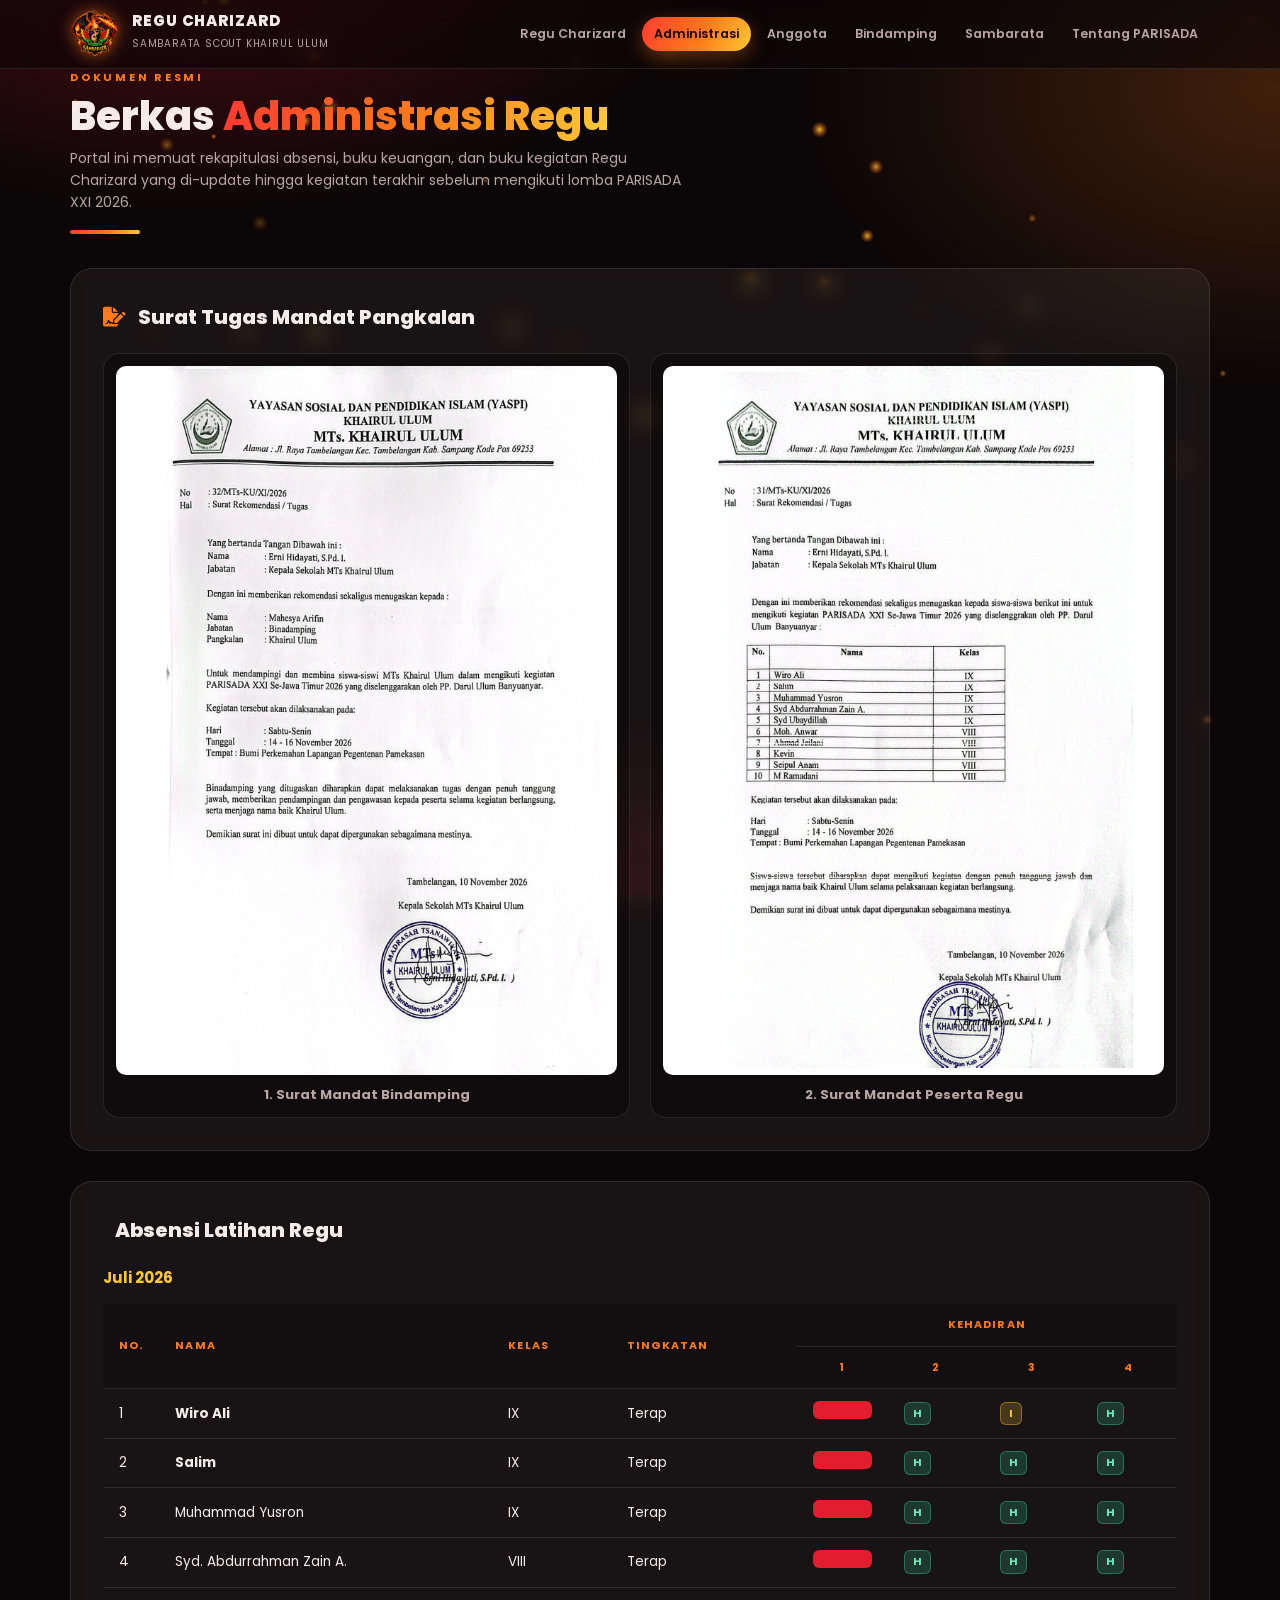
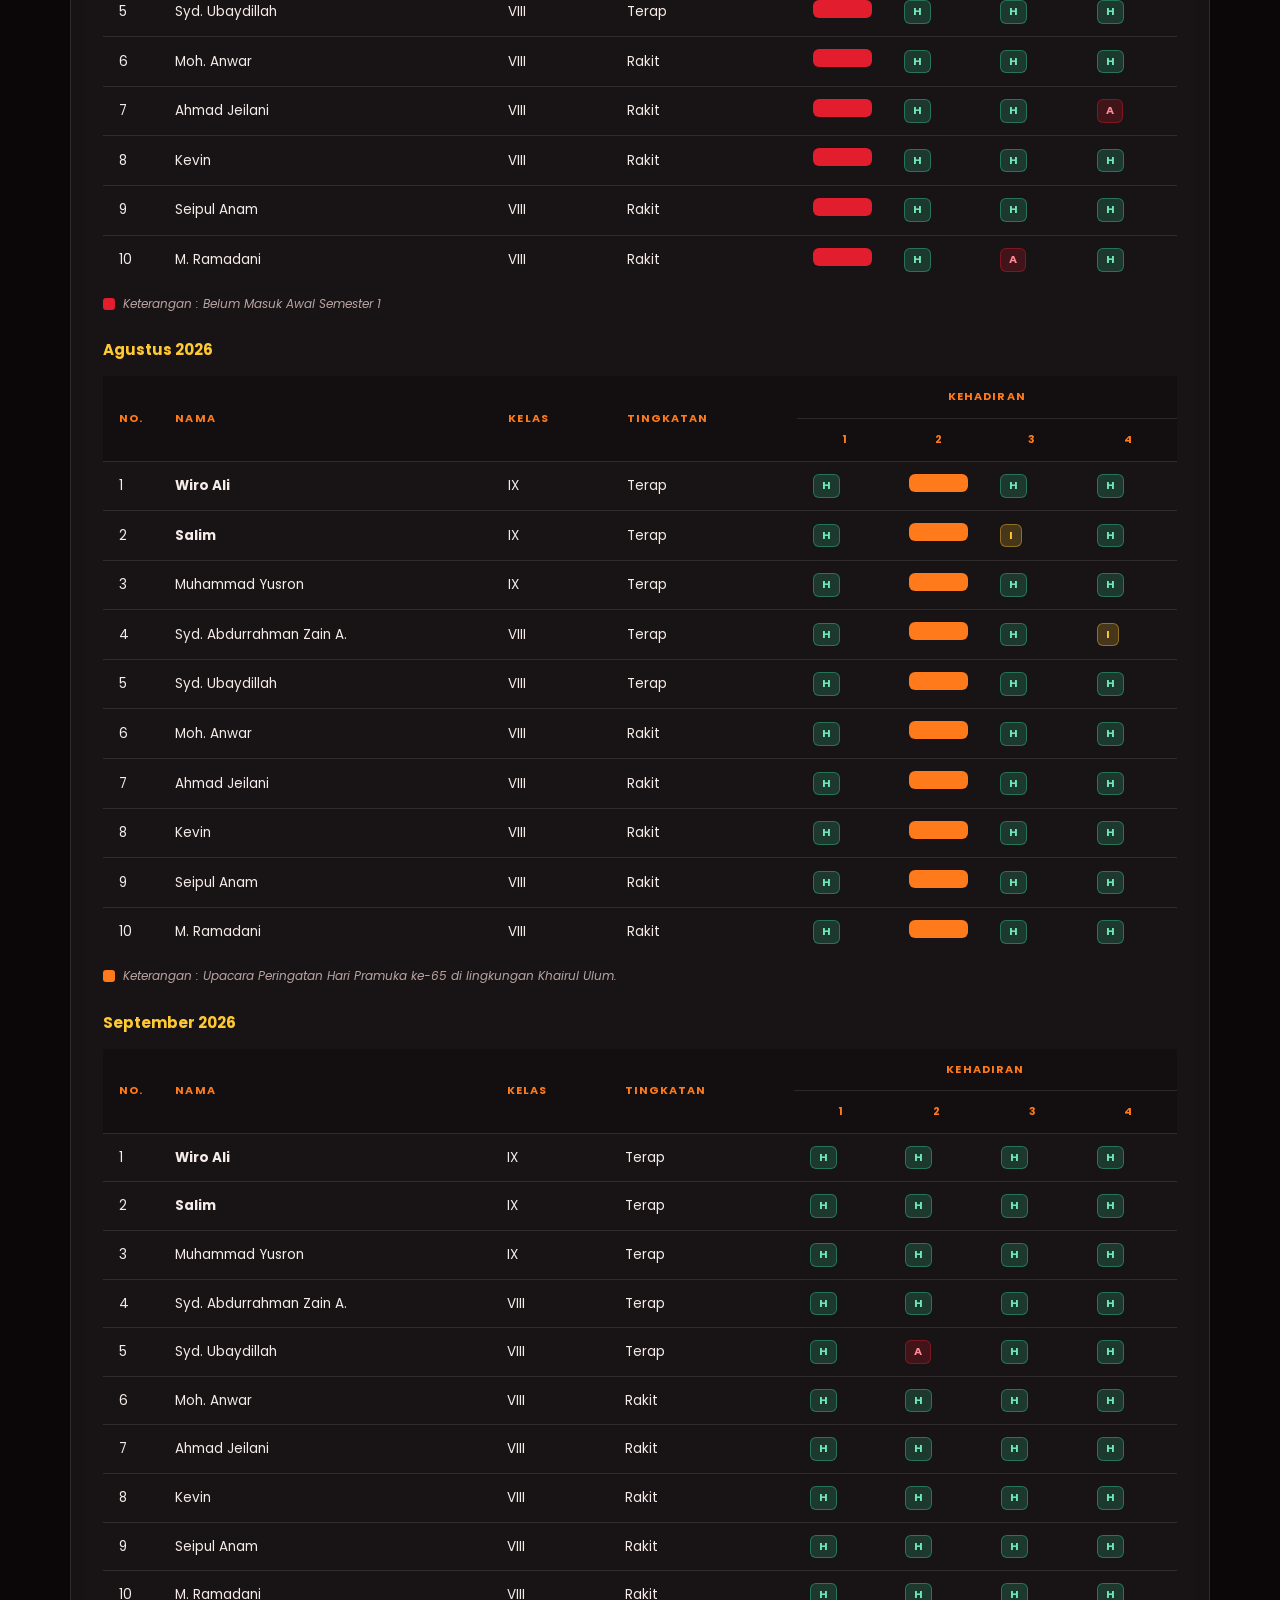
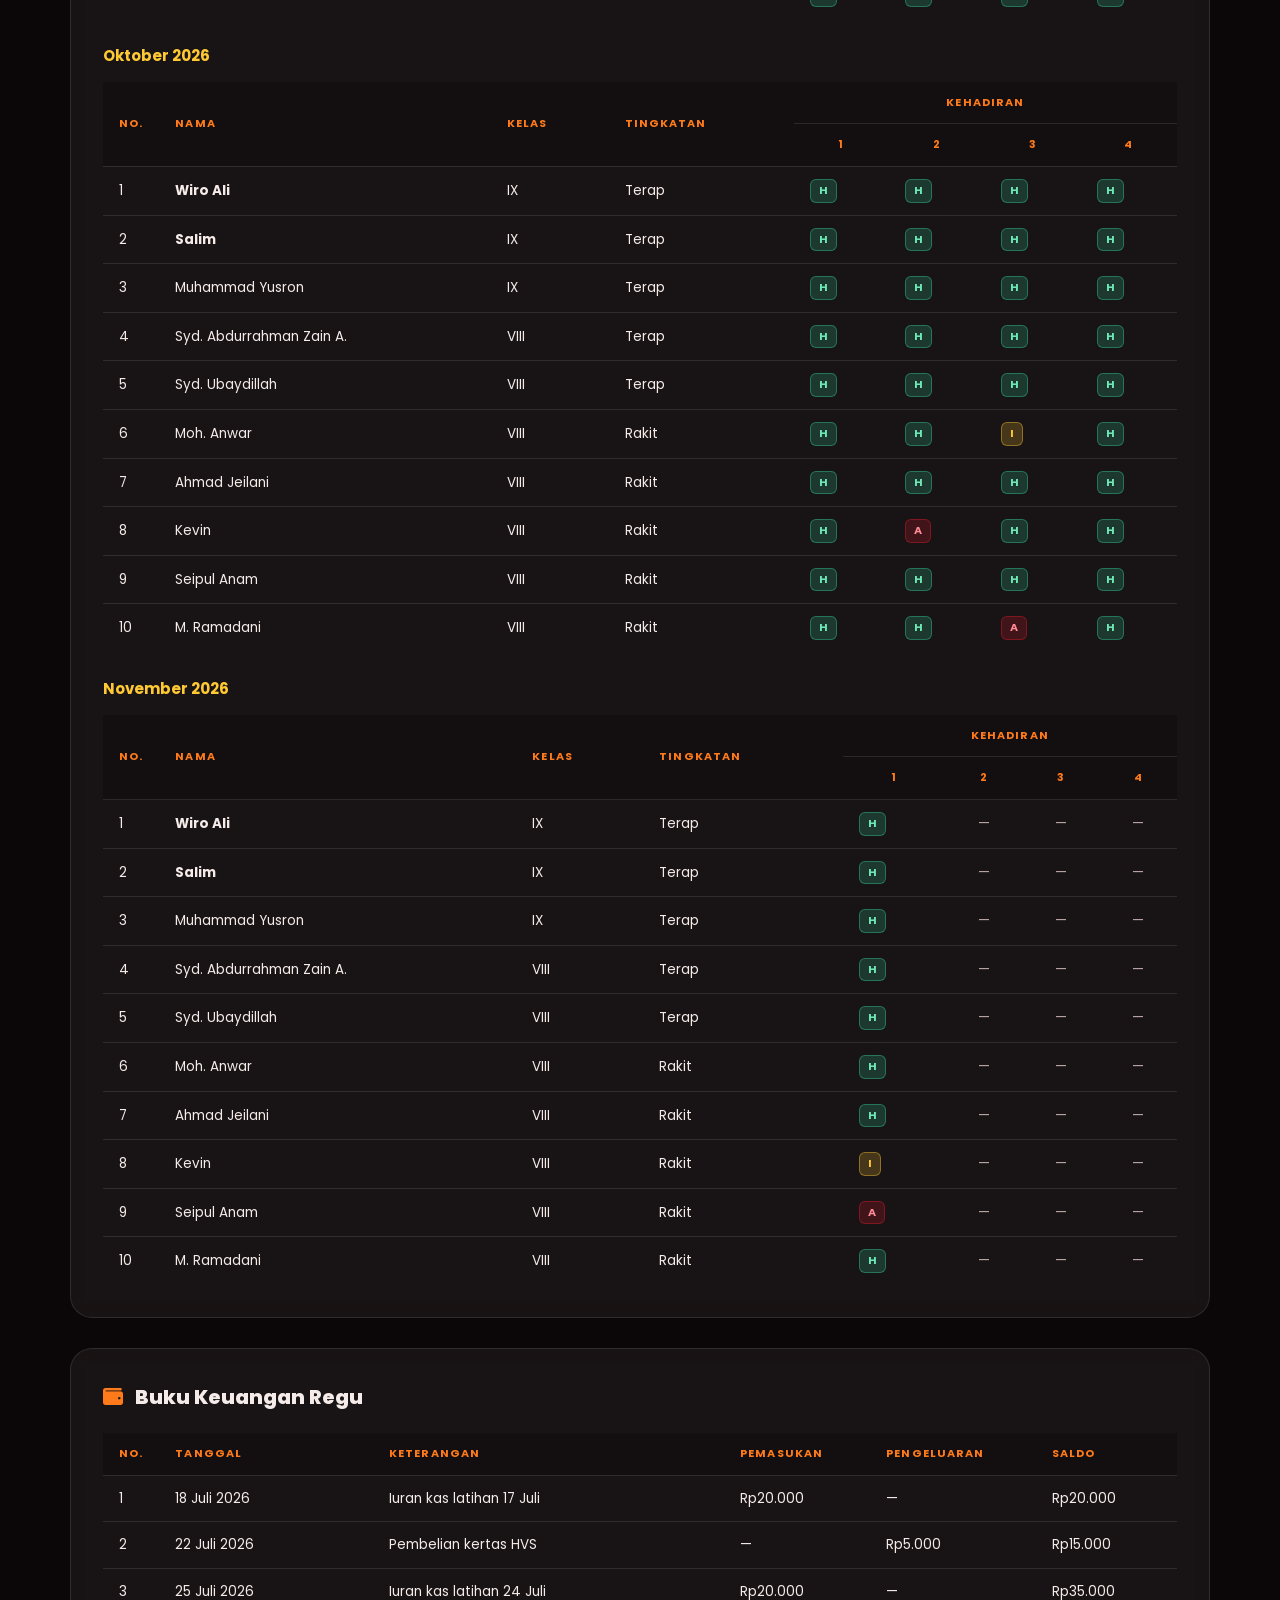
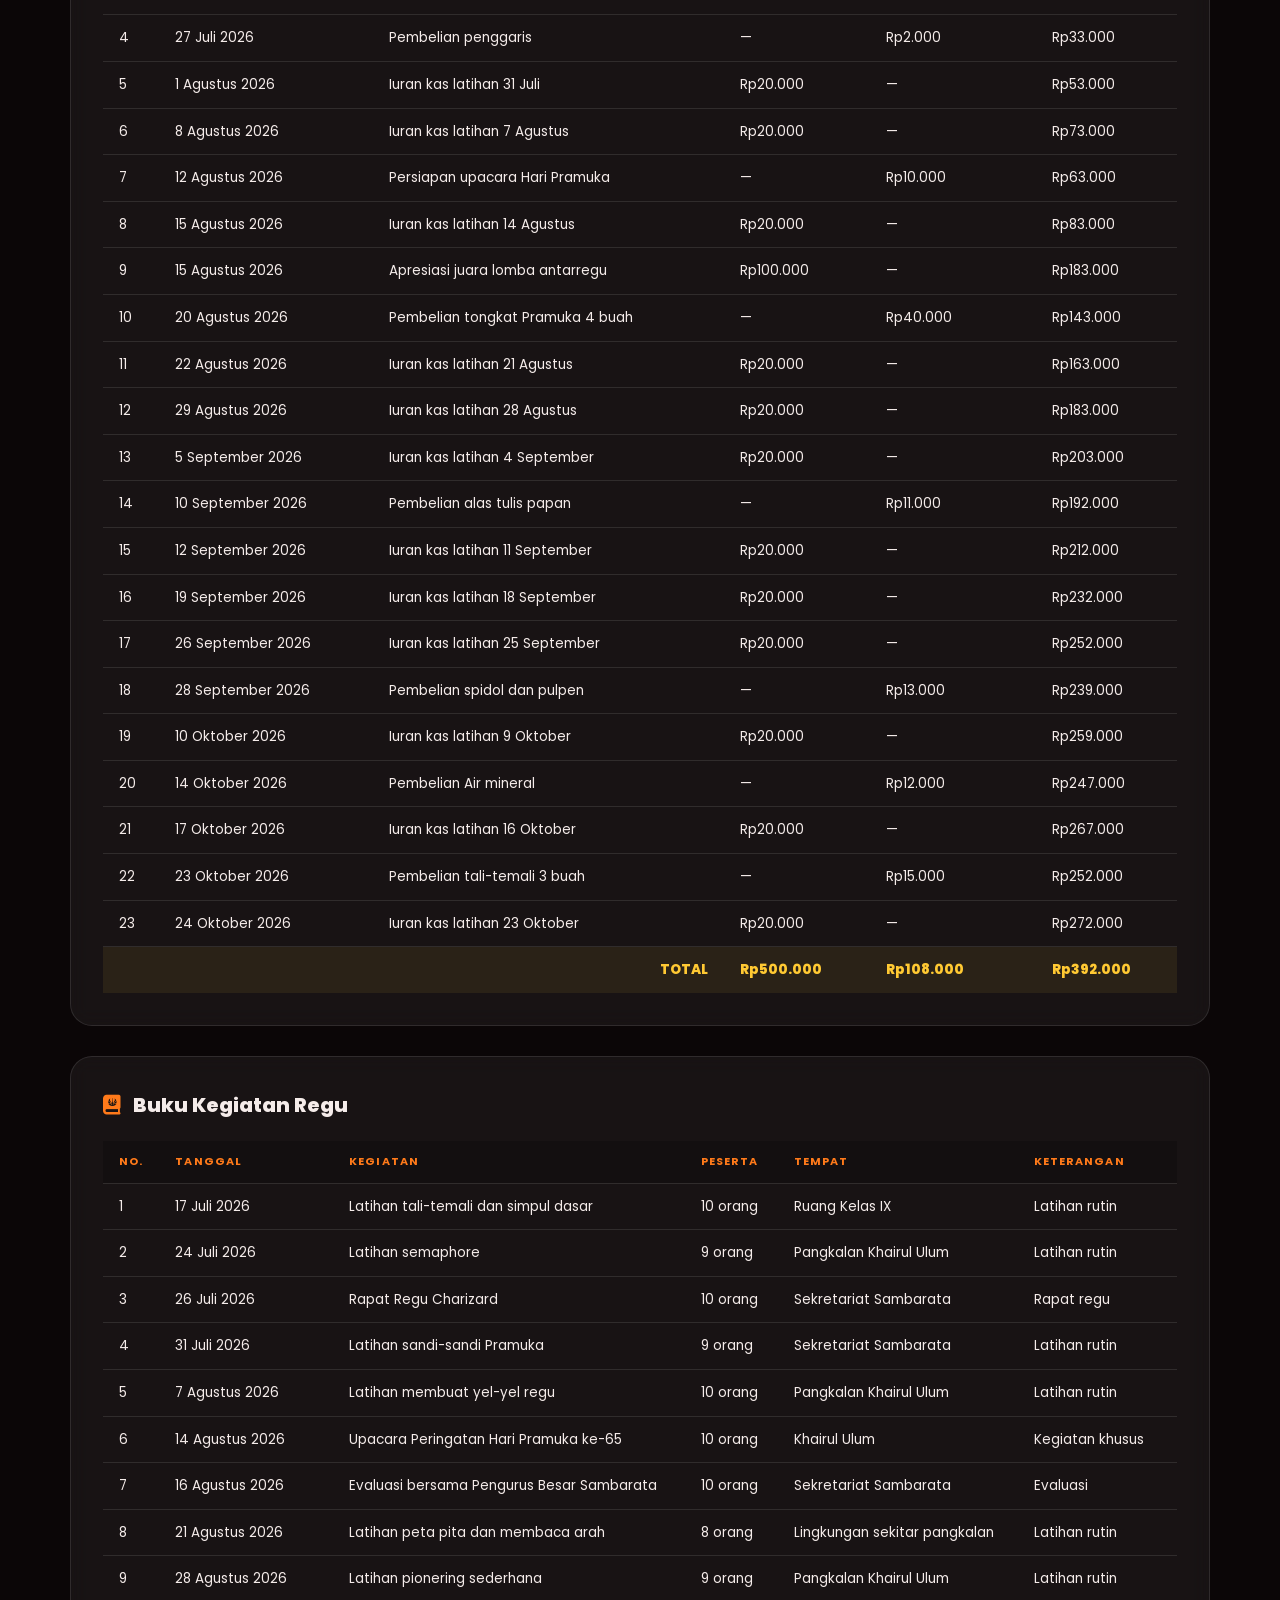
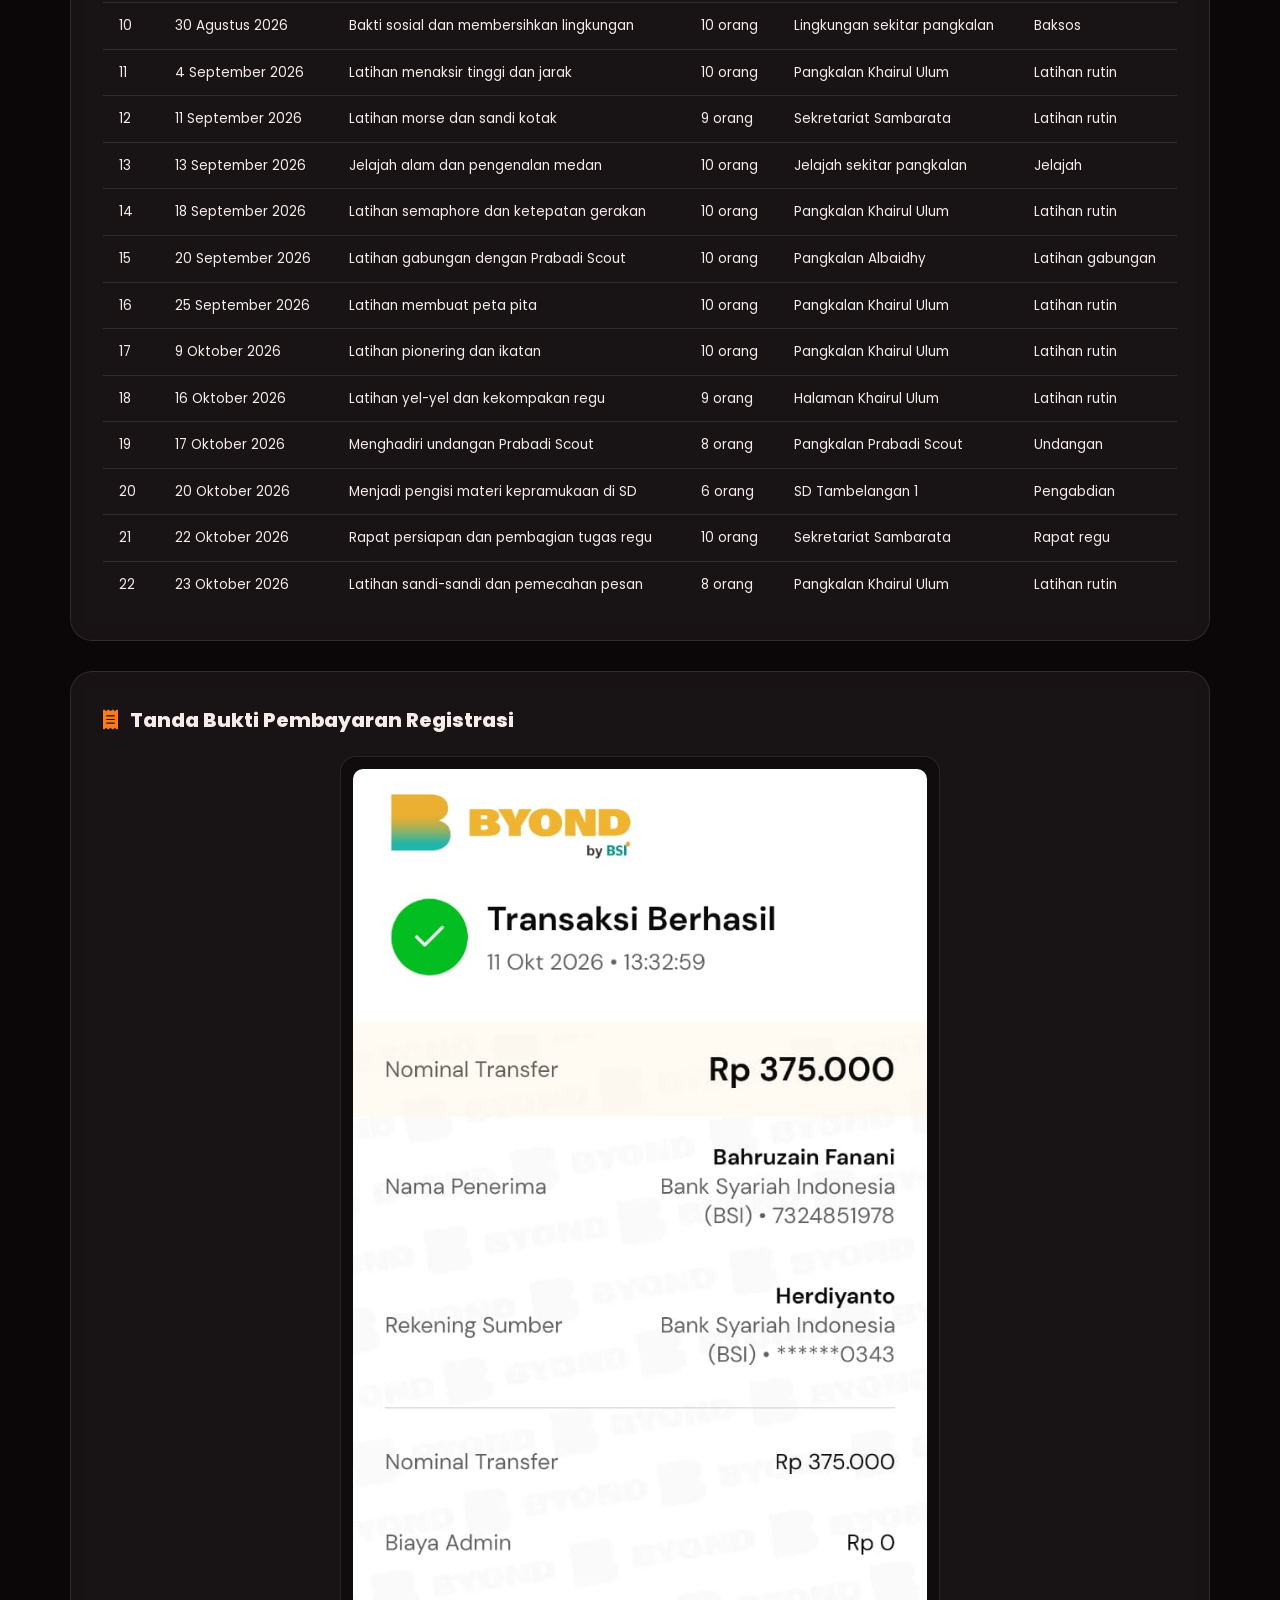
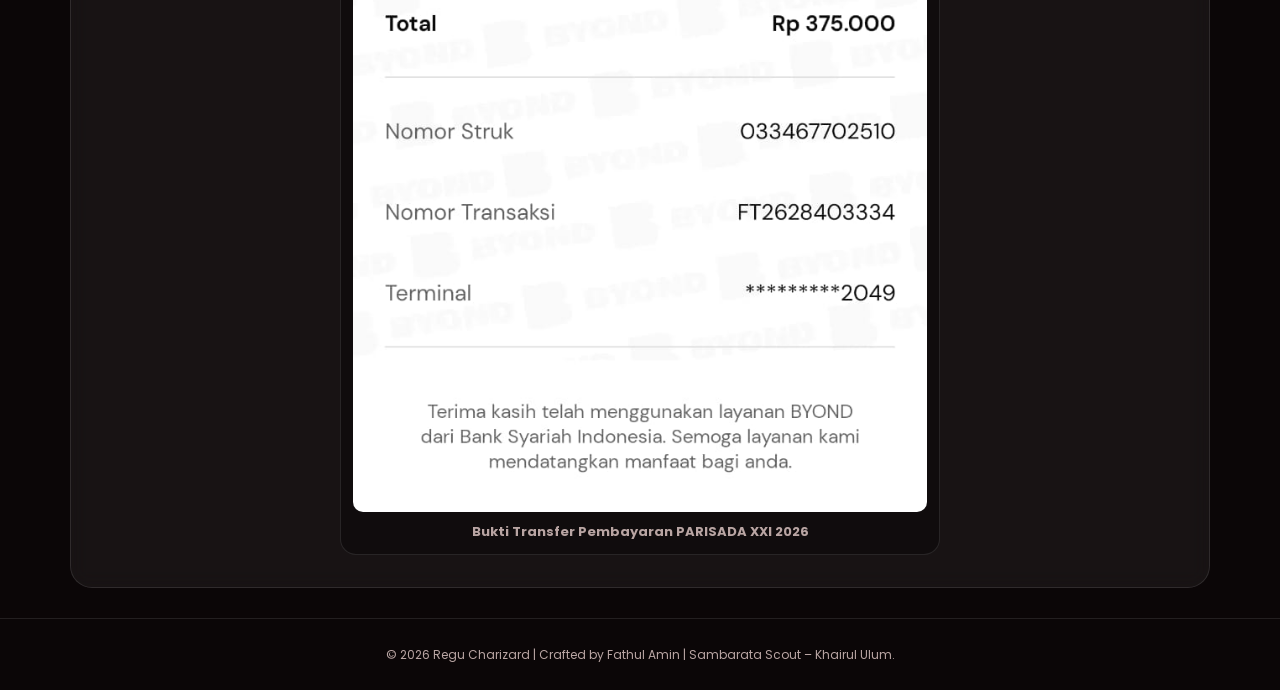
==== commit 39eaf7fe: "Update" ====
--- a/administrasi.html
+++ b/administrasi.html
@@ -101,7 +101,7 @@
           </tbody>
         </table>
       </div>
-      <p class="ket-note"><span style="background:#e11d2e;"></span> Tanda Merah : Belum Masuk Semester</p>
+      <p class="ket-note"><span style="background:#e11d2e;"></span> Keterangan : Belum Masuk Awal Semester 1</p>
 
       <!-- Agustus 2026 -->
       <h4 style="color:var(--yellow); margin-top:25px; font-size:15px;">Agustus 2026</h4>
@@ -136,7 +136,7 @@
           </tbody>
         </table>
       </div>
-      <p class="ket-note"><span style="background:#ff7a1a;"></span> Keterangan: Upacara Peringatan Hari Pramuka ke-65 di lingkungan Khairul Ulum.</p>
+      <p class="ket-note"><span style="background:#ff7a1a;"></span> Keterangan : Upacara Peringatan Hari Pramuka ke-65 di lingkungan Khairul Ulum.</p>
 
       <!-- September 2026 -->
       <h4 style="color:var(--yellow); margin-top:25px; font-size:15px;">September 2026</h4>
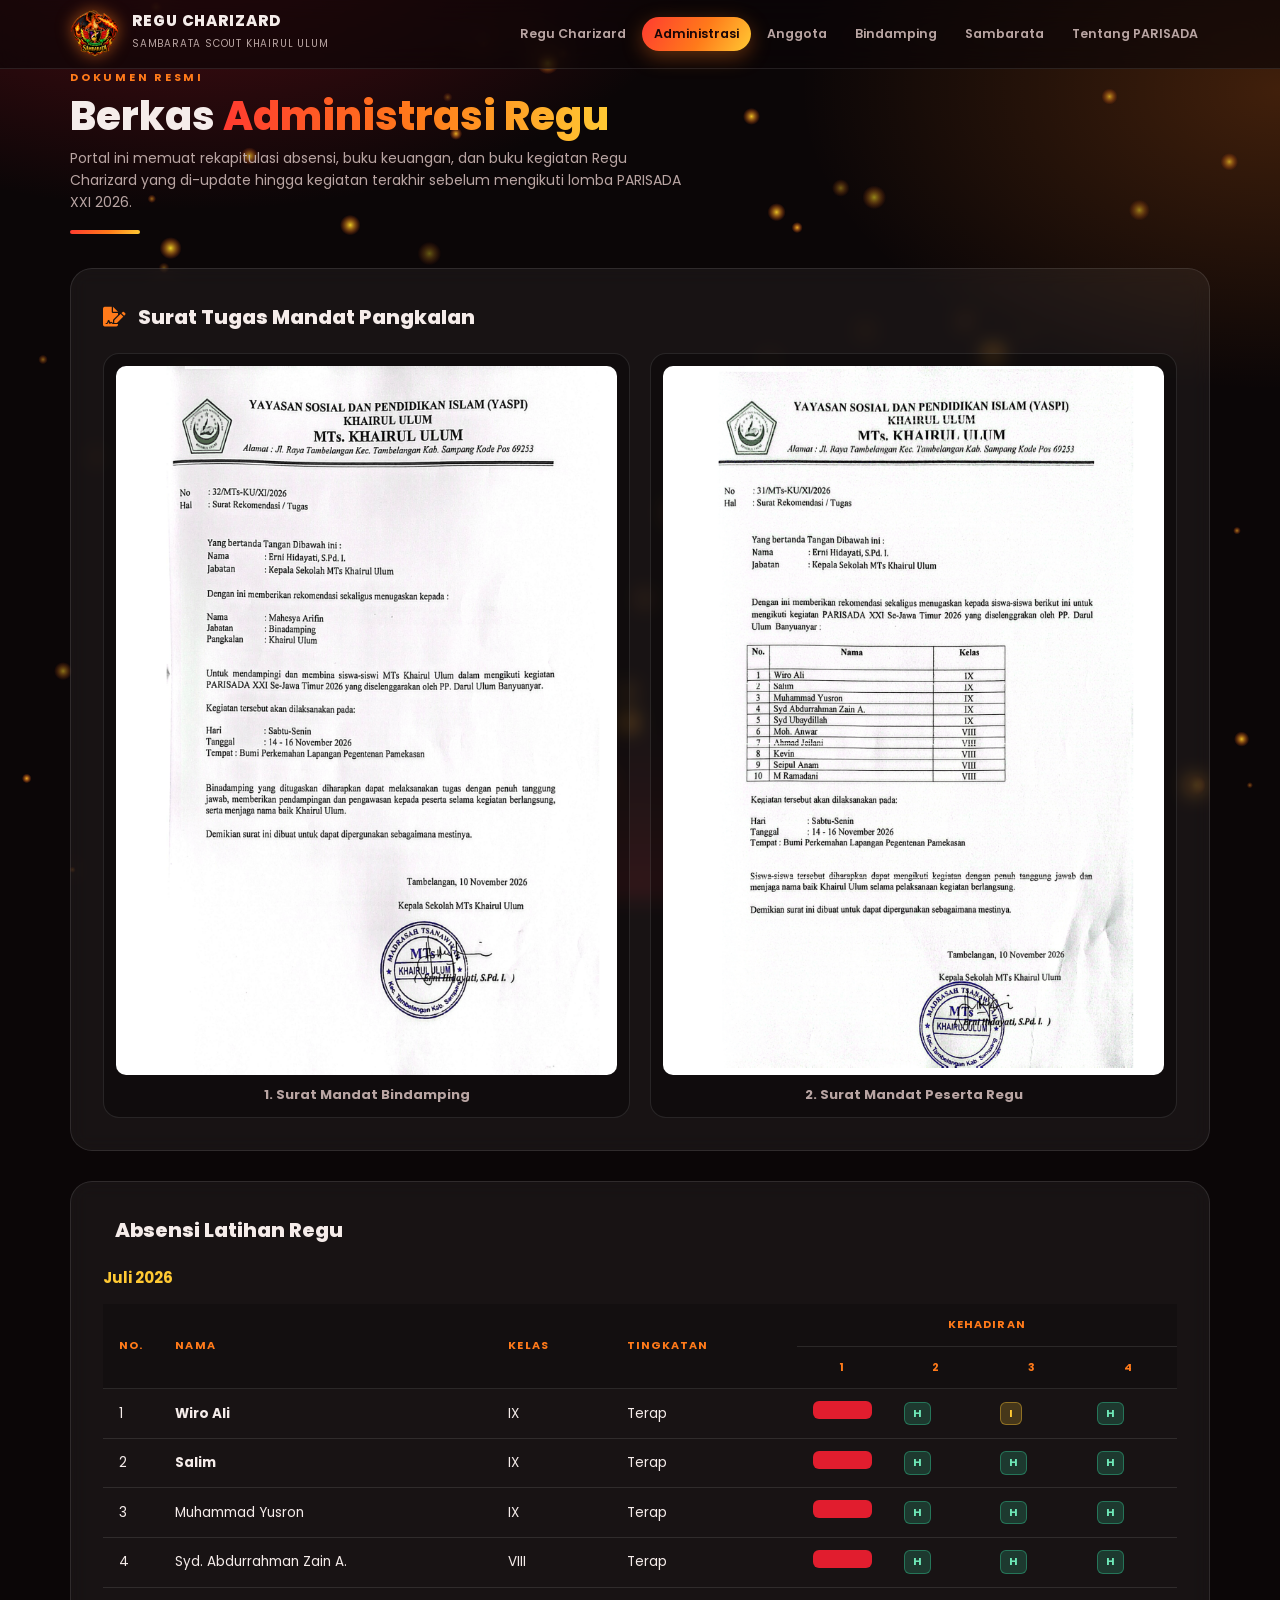
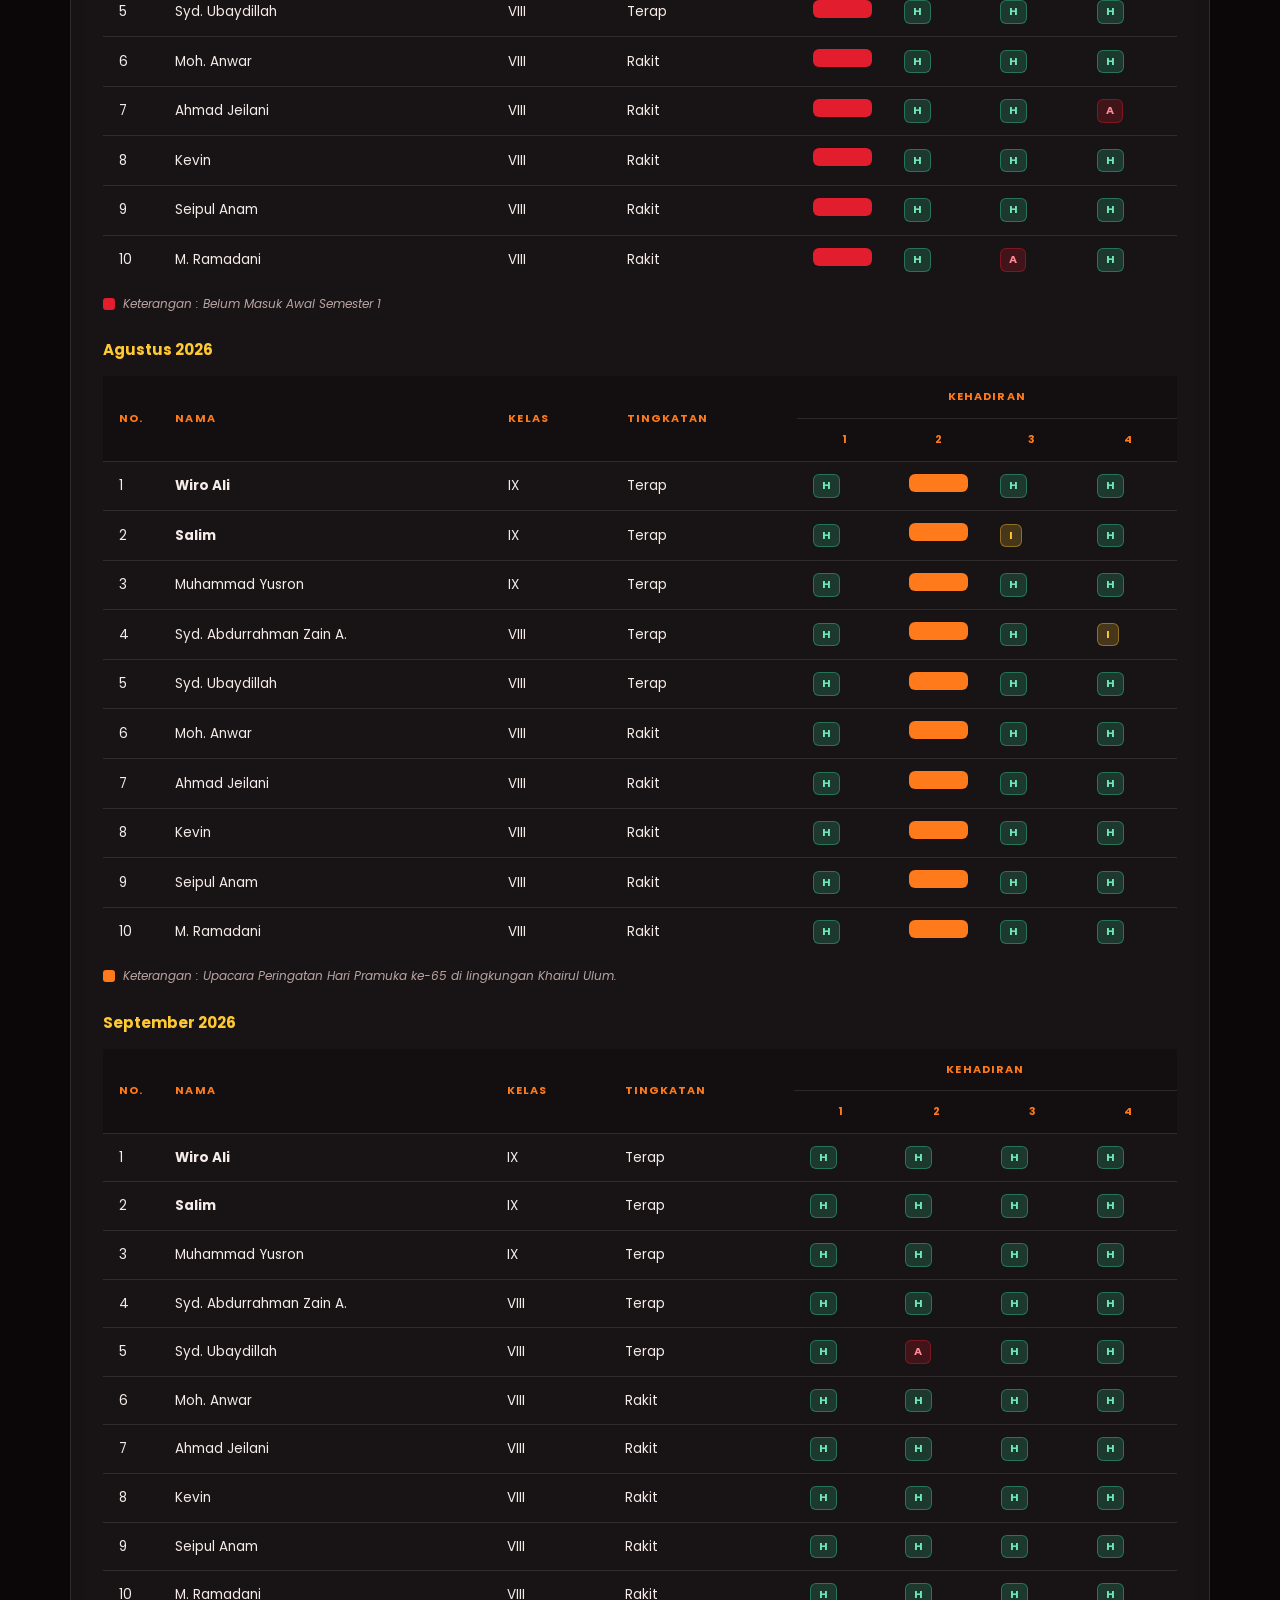
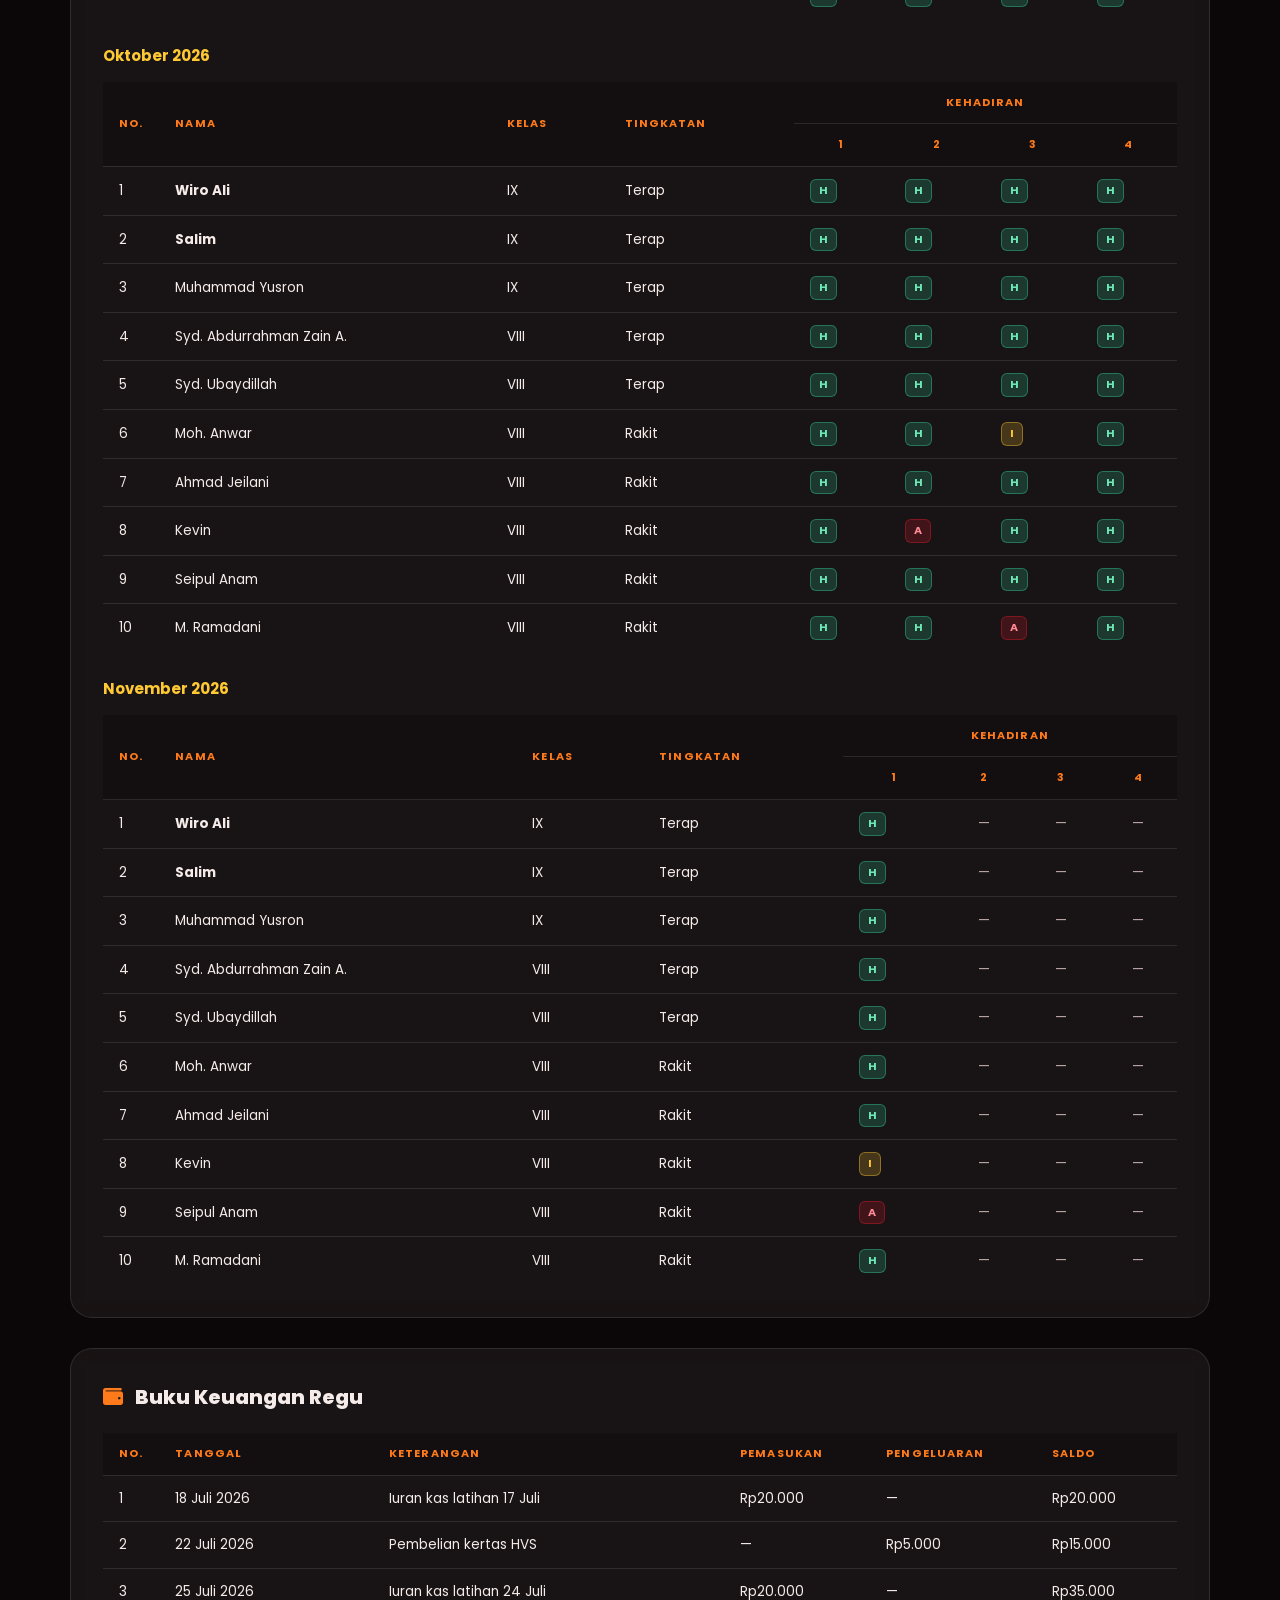
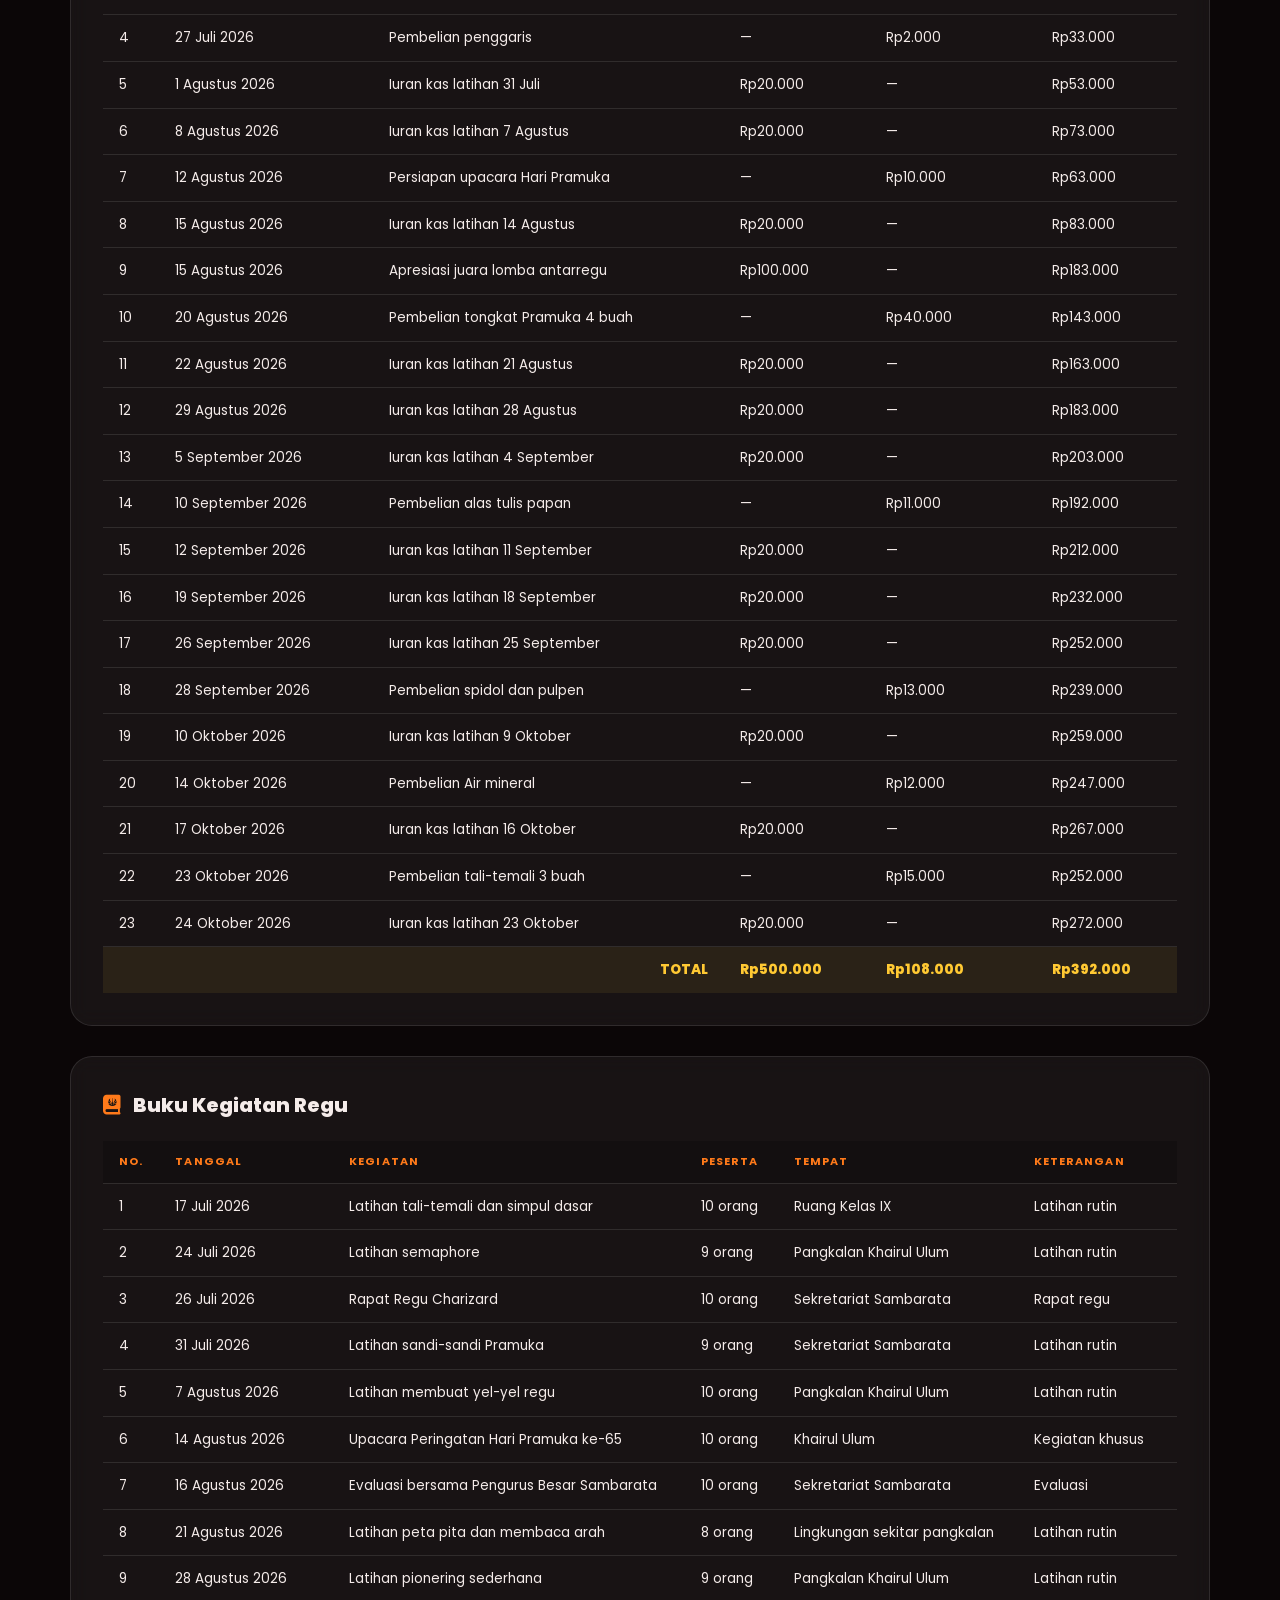
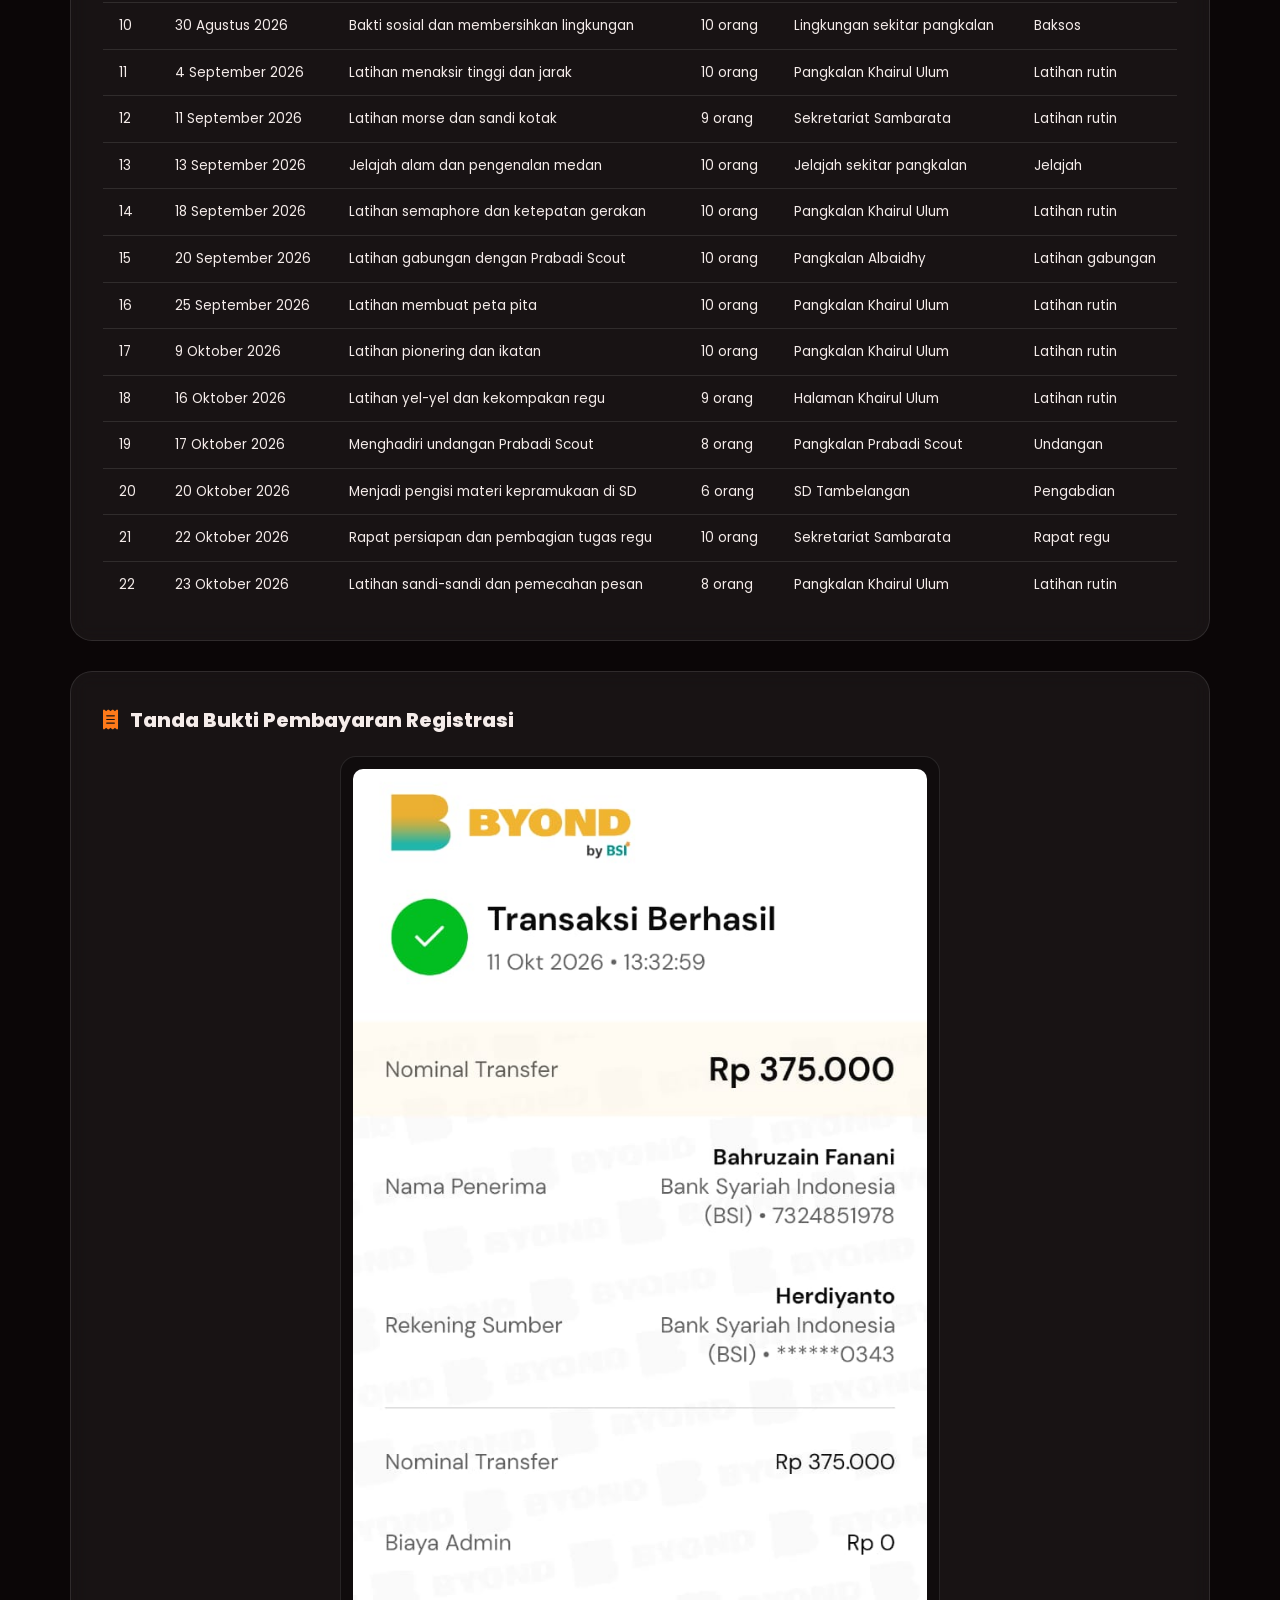
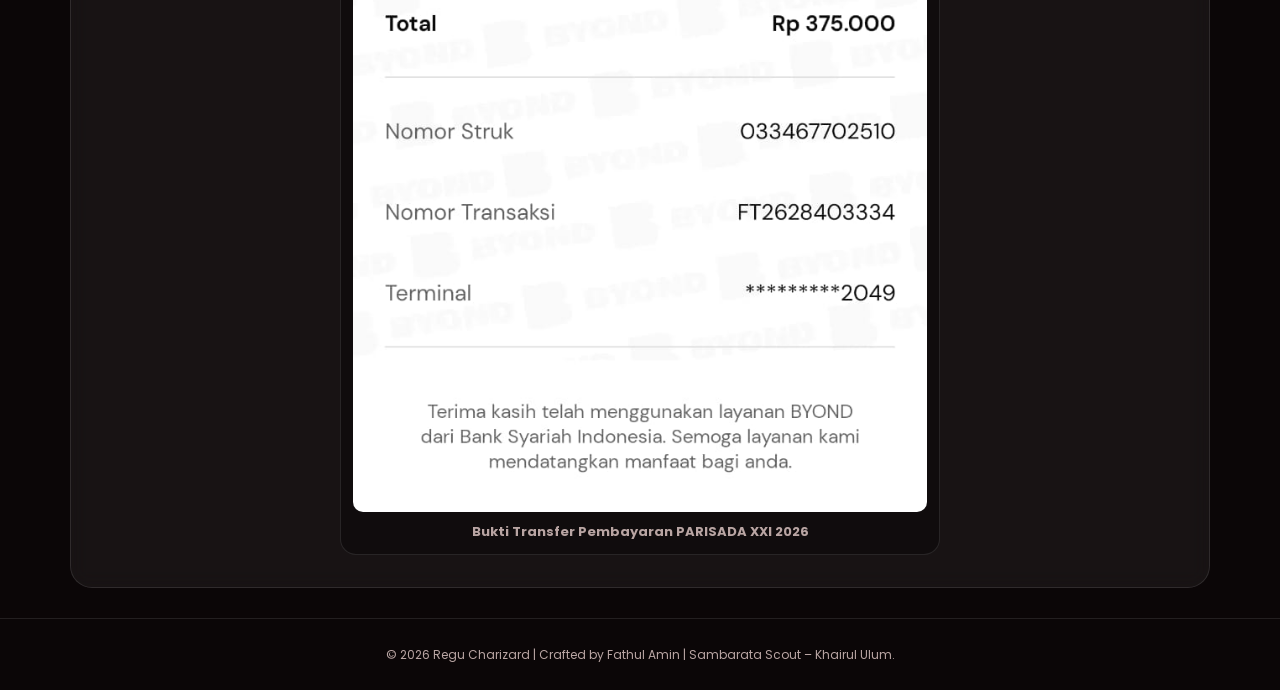
==== commit 239792a5: "Update" ====
--- a/administrasi.html
+++ b/administrasi.html
@@ -326,7 +326,7 @@
             <tr><td>17</td><td>9 Oktober 2026</td><td>Latihan pionering dan ikatan</td><td>10 orang</td><td>Pangkalan Khairul Ulum</td><td>Latihan rutin</td></tr>
             <tr><td>18</td><td>16 Oktober 2026</td><td>Latihan yel-yel dan kekompakan regu</td><td>9 orang</td><td>Halaman Khairul Ulum</td><td>Latihan rutin</td></tr>
             <tr><td>19</td><td>17 Oktober 2026</td><td>Menghadiri undangan Prabadi Scout</td><td>8 orang</td><td>Pangkalan Prabadi Scout</td><td>Undangan</td></tr>
-            <tr><td>20</td><td>20 Oktober 2026</td><td>Menjadi pengisi materi kepramukaan di SD</td><td>6 orang</td><td>SD Tambelangan 1</td><td>Pengabdian</td></tr>
+            <tr><td>20</td><td>20 Oktober 2026</td><td>Menjadi pengisi materi kepramukaan di SD</td><td>6 orang</td><td>SD Tambelangan</td><td>Pengabdian</td></tr>
             <tr><td>21</td><td>22 Oktober 2026</td><td>Rapat persiapan dan pembagian tugas regu</td><td>10 orang</td><td>Sekretariat Sambarata</td><td>Rapat regu</td></tr>
             <tr><td>22</td><td>23 Oktober 2026</td><td>Latihan sandi-sandi dan pemecahan pesan</td><td>8 orang</td><td>Pangkalan Khairul Ulum</td><td>Latihan rutin</td></tr>
           </tbody>
